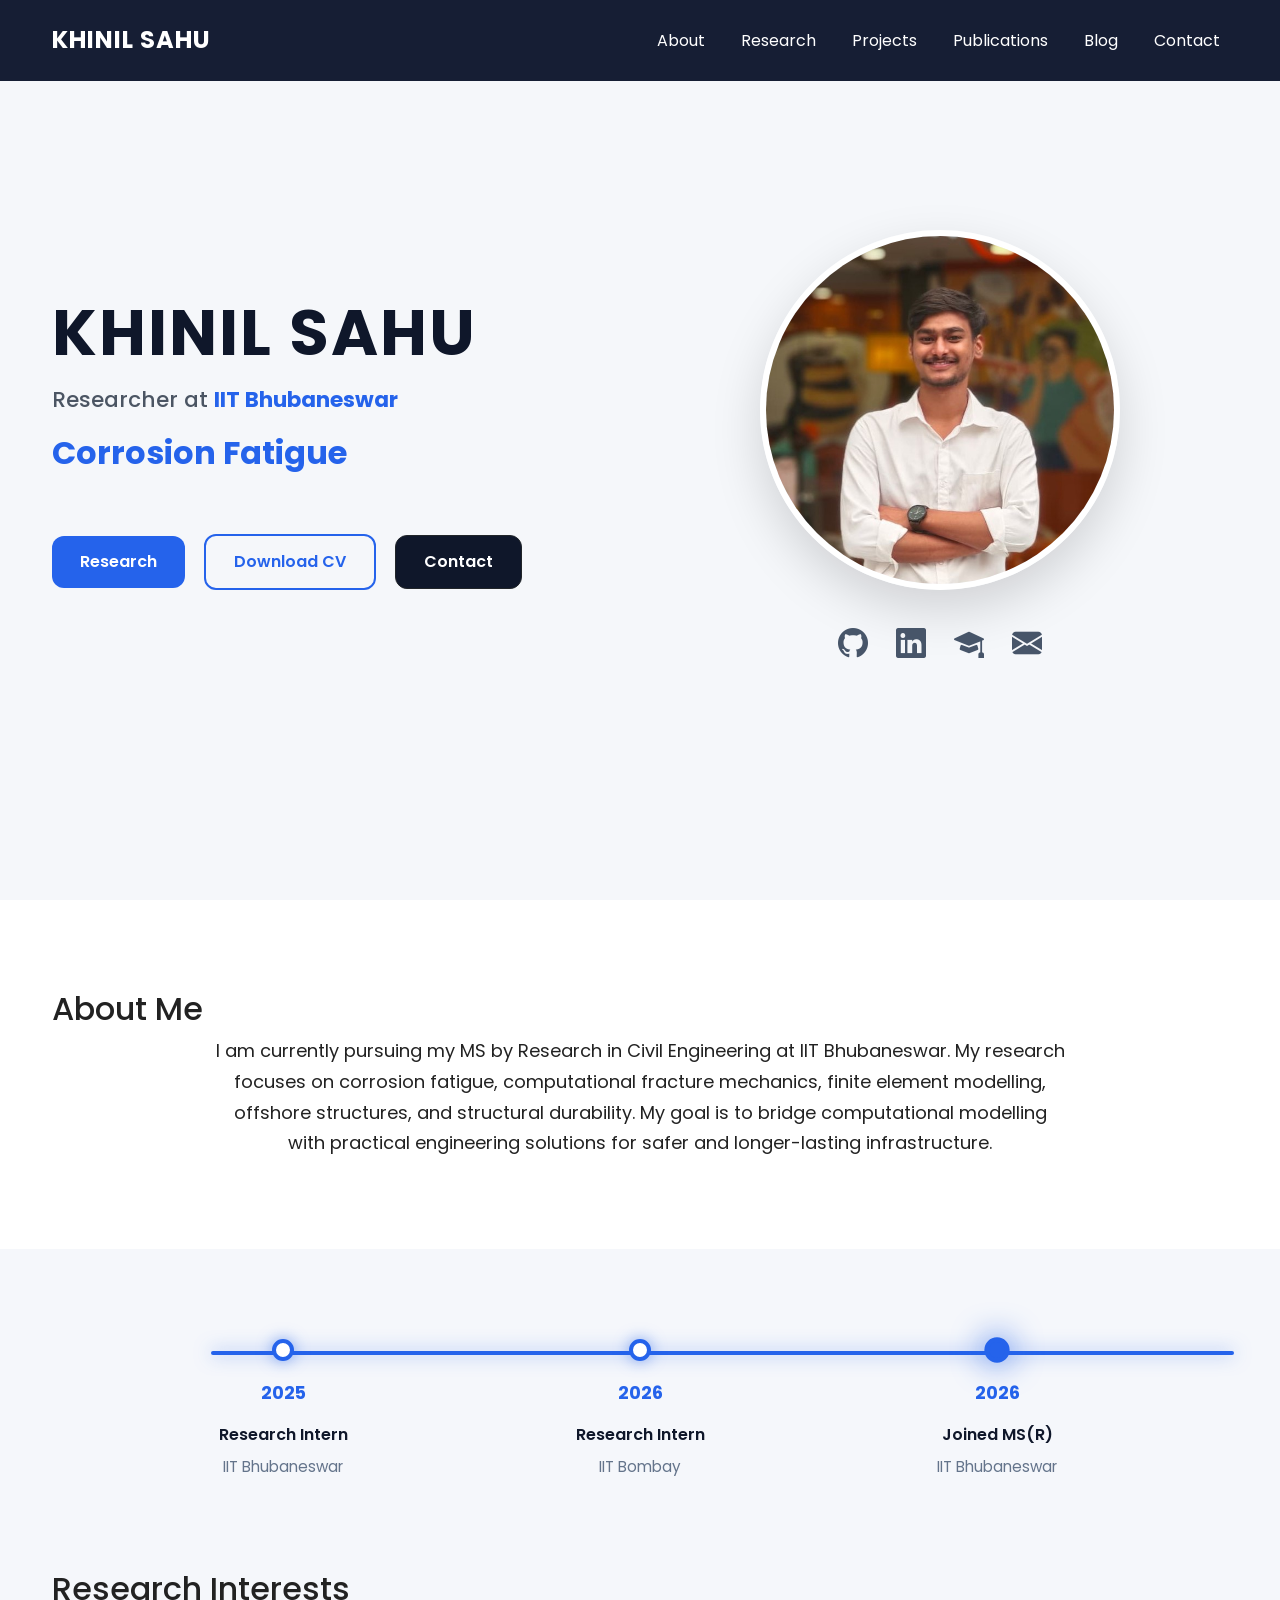
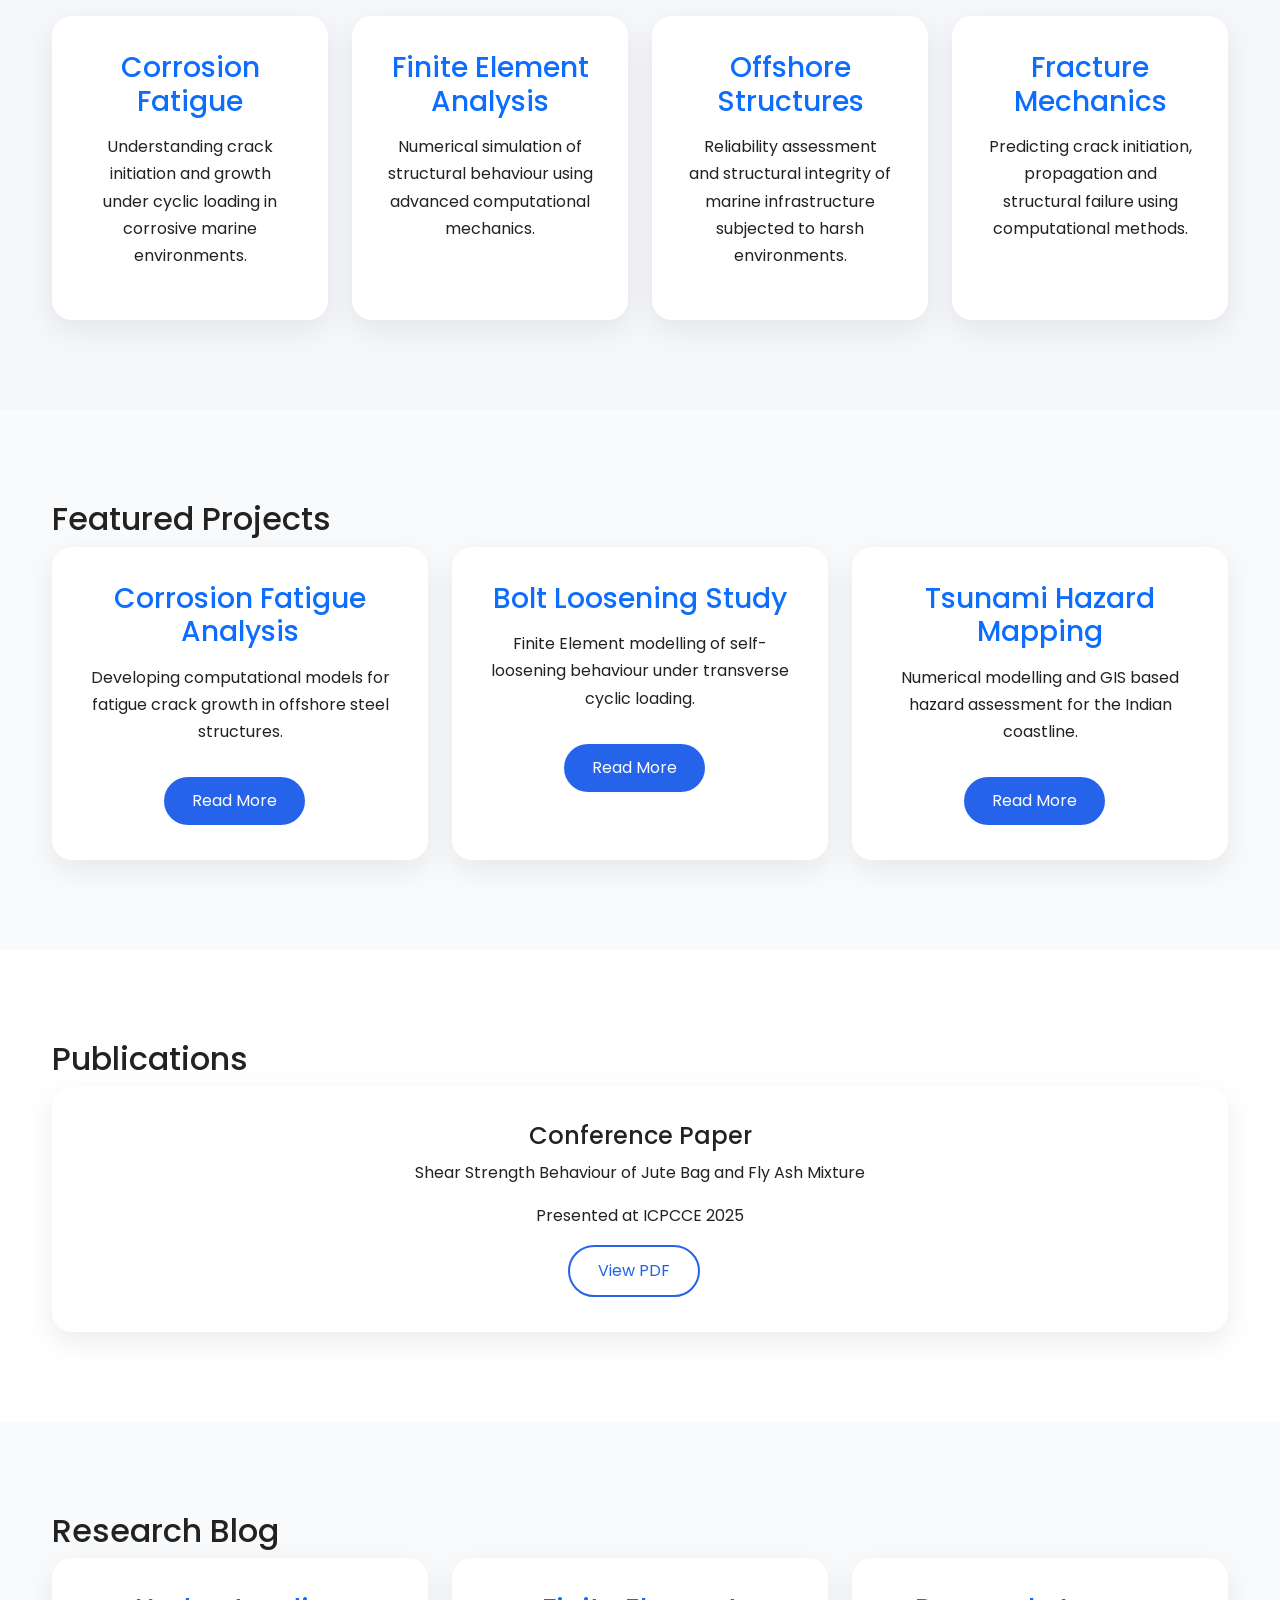
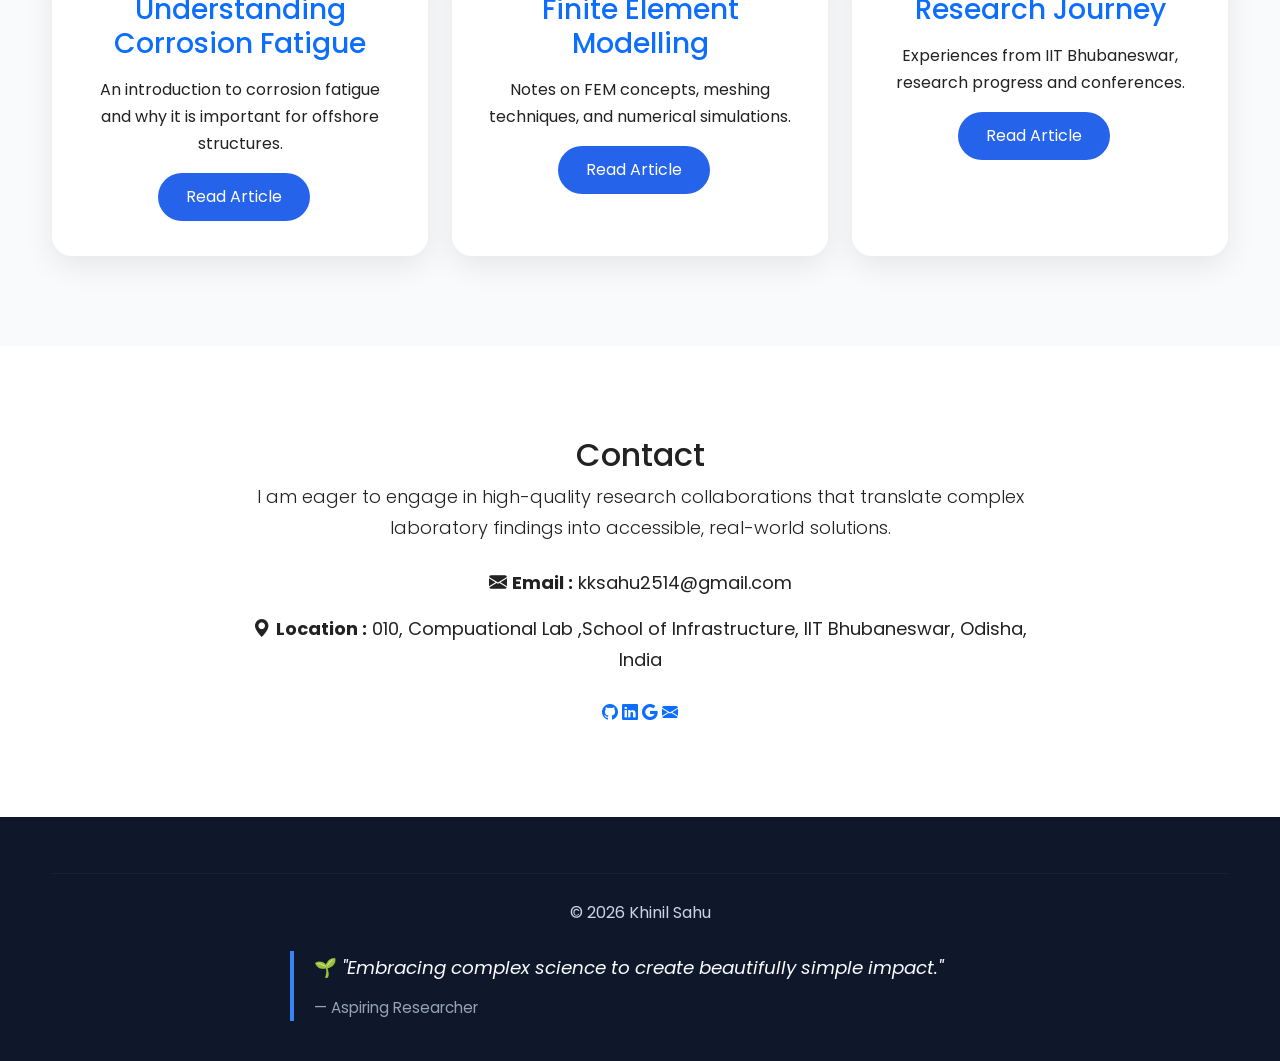
==== index.html @ e697d3c6 "Refactor timeline items for consistency" ====
<!DOCTYPE html>
<html lang="en">

<head>

    <!-- =====================================================
         BASIC SETTINGS
    ====================================================== -->

    <meta charset="UTF-8">
    <meta name="viewport" content="width=device-width, initial-scale=1.0">

    <title>Khinil Sahu | Research Portfolio</title>

    <!-- Bootstrap -->

    <link href="https://cdn.jsdelivr.net/npm/bootstrap@5.3.7/dist/css/bootstrap.min.css" rel="stylesheet">

    <!-- Bootstrap Icons -->

    <link rel="stylesheet"
        href="https://cdn.jsdelivr.net/npm/bootstrap-icons@1.11.3/font/bootstrap-icons.css">

    <!-- Custom CSS -->

    <link rel="stylesheet" href="style.css">

</head>

<body>

<!-- =====================================================
     NAVIGATION BAR
====================================================== -->

<nav class="navbar navbar-expand-lg navbar-dark fixed-top">

    <div class="container">

        <a class="navbar-brand fw-bold" href="#">

            KHINIL SAHU

        </a>

        <button
            class="navbar-toggler"
            type="button"
            data-bs-toggle="collapse"
            data-bs-target="#navbarNav">

            <span class="navbar-toggler-icon"></span>

        </button>

        <div class="collapse navbar-collapse" id="navbarNav">

            <ul class="navbar-nav ms-auto">

                <li class="nav-item">
                    <a class="nav-link" href="#about">About</a>
                </li>

                <li class="nav-item">
                    <a class="nav-link" href="#research">Research</a>
                </li>

                <li class="nav-item">
                    <a class="nav-link" href="#projects">Projects</a>
                </li>

                <li class="nav-item">
                    <a class="nav-link" href="#publications">Publications</a>
                </li>

                <li class="nav-item">
                    <a class="nav-link" href="#blog">Blog</a>
                </li>

                <li class="nav-item">
                    <a class="nav-link" href="#contact">Contact</a>
                </li>

            </ul>

        </div>

    </div>

</nav>

<!-- =====================================================
     HERO SECTION
====================================================== -->

<section class="hero">

<div class="container">

<div class="row align-items-center">

<!-- LEFT -->

<div class="col-lg-6">

<h1 class="hero-name">

KHINIL SAHU

</h1>

<p class="designation">

Researcher at <strong>IIT Bhubaneswar</strong>

</p>

<h2 class="typing"></h2>

<div class="hero-buttons">

<a href="#research" class="btn btn-primary">
Research
</a>

<a href="pdf/CV.pdf" class="btn btn-outline-primary">
Download CV
</a>

<a href="#contact" class="btn btn-dark">
Contact
</a>

</div>

</div>

<!-- RIGHT -->

<div class="col-lg-6 text-center">

<img src="profiles.jpg"
class="hero-photo">

<div class="photo-social">

<a href="#"><i class="bi bi-github"></i></a>

<a href="#"><i class="bi bi-linkedin"></i></a>

<a href="#"><i class="bi bi-mortarboard-fill"></i></a>

<a href="#"><i class="bi bi-envelope-fill"></i></a>

</div>

</div>

</div>

</div>

</section>

<!-- =====================================================
     ABOUT SECTION
====================================================== -->

<section id="about">

<div class="container">

<h2>

About Me

</h2>

<p class="text-center">

I am currently pursuing my MS by Research in Civil Engineering
at IIT Bhubaneswar. My research focuses on corrosion fatigue,
computational fracture mechanics, finite element modelling,
offshore structures, and structural durability.

My goal is to bridge computational modelling with practical
engineering solutions for safer and longer-lasting infrastructure.

</p>

</div>

</section>
<!-- Research Timeline -->

<div class="research-journey">

    <div class="timeline">

        <div class="timeline-item">

            <div class="timeline-dot"></div>

            <div class="timeline-year">2025</div>

            <div class="timeline-title">Research Intern</div>

            <div class="timeline-place">IIT Bhubaneswar</div>

        </div>

        <div class="timeline-item">

            <div class="timeline-dot"></div>

            <div class="timeline-year">2026</div>

            <div class="timeline-title">Research Intern</div>

            <div class="timeline-place">IIT Bombay</div>

        </div>

        <div class="timeline-item">

            <div class="timeline-dot active"></div>

            <div class="timeline-year">2026</div>

            <div class="timeline-title">Joined MS(R)</div>

            <div class="timeline-place">IIT Bhubaneswar</div>

        </div>

    </div>

</div>
<!-- =====================================================
     RESEARCH SECTION
====================================================== -->

<section id="research">

<div class="container">

<h2>

Research Interests

</h2>

<div class="row g-4">

<div class="col-md-6 col-lg-3">

<div class="research-card">

<h3>

Corrosion Fatigue

</h3>

<p>

Understanding crack initiation and growth under cyclic
loading in corrosive marine environments.

</p>

</div>

</div>

<div class="col-md-6 col-lg-3">

<div class="research-card">

<h3>

Finite Element Analysis

</h3>

<p>

Numerical simulation of structural behaviour using
advanced computational mechanics.

</p>

</div>

</div>
    <!-- ==========================
part2
=========================== -->
    <div class="col-md-6 col-lg-3">

<div class="research-card">

<h3>

Offshore Structures

</h3>

<p>

Reliability assessment and structural integrity of
marine infrastructure subjected to harsh environments.

</p>

</div>

</div>



<div class="col-md-6 col-lg-3">

<div class="research-card">

<h3>

Fracture Mechanics

</h3>

<p>

Predicting crack initiation, propagation and structural
failure using computational methods.

</p>

</div>

</div>

</div>

</div>

</section>



<!-- =====================================================
     FEATURED PROJECTS
====================================================== -->

<section id="projects">

<div class="container">

<h2>

Featured Projects

</h2>

<div class="row g-4">

<div class="col-lg-4">

<div class="research-card">

<h3>

Corrosion Fatigue Analysis

</h3>

<p>

Developing computational models for fatigue crack
growth in offshore steel structures.

</p>

<a href="projects/corrosion-fatigue.html"
class="btn btn-primary mt-3">

Read More

</a>

</div>

</div>



<div class="col-lg-4">

<div class="research-card">

<h3>

Bolt Loosening Study

</h3>

<p>

Finite Element modelling of self-loosening behaviour
under transverse cyclic loading.

</p>

<a href="projects/bolt-loosening.html"
class="btn btn-primary mt-3">

Read More

</a>

</div>

</div>



<div class="col-lg-4">

<div class="research-card">

<h3>

Tsunami Hazard Mapping

</h3>

<p>

Numerical modelling and GIS based hazard assessment
for the Indian coastline.

</p>

<a href="projects/tsunami.html"
class="btn btn-primary mt-3">

Read More

</a>

</div>

</div>

</div>

</div>

</section>



<!-- =====================================================
     PUBLICATIONS
====================================================== -->

<section id="publications">

<div class="container">

<h2>

Publications

</h2>

<div class="research-card">

<h4>

Conference Paper

</h4>

<p>

Shear Strength Behaviour of Jute Bag and Fly Ash Mixture

</p>

<p>

Presented at ICPCCE 2025

</p>

<a href="pdf/Paper.pdf"

class="btn btn-outline-primary">

View PDF

</a>

</div>

</div>

</section>



<!-- =====================================================
     BLOG
====================================================== -->

<section id="blog">

<div class="container">

<h2>

Research Blog

</h2>

<div class="row g-4">

<div class="col-lg-4">

<div class="research-card">

<h3>

Understanding Corrosion Fatigue

</h3>

<p>

An introduction to corrosion fatigue and why it is
important for offshore structures.

</p>

<a href="blog/corrosion-fatigue.html"
class="btn btn-primary">

Read Article

</a>

</div>

</div>



<div class="col-lg-4">

<div class="research-card">

<h3>

Finite Element Modelling

</h3>

<p>

Notes on FEM concepts, meshing techniques,
and numerical simulations.

</p>

<a href="blog/fem.html"
class="btn btn-primary">

Read Article

</a>

</div>

</div>



<div class="col-lg-4">

<div class="research-card">

<h3>

Research Journey

</h3>

<p>

Experiences from IIT Bhubaneswar,
research progress and conferences.

</p>

<a href="blog/journey.html"
class="btn btn-primary">

Read Article

</a>

</div>

</div>

</div>

</div>

</section>
    <!-- =====================================================
     CONTACT SECTION
====================================================== -->

<section id="contact">

    <div class="container">

        <h2>Contact</h2>

        <div class="row justify-content-center">

            <div class="col-lg-8 text-center">

                <p class="lead">

                    I am eager to engage in high-quality research collaborations that translate complex laboratory findings into accessible, real-world solutions.

                </p>

                <div class="mt-4">

                    <p>

                        <i class="bi bi-envelope-fill"></i>

                        <strong>Email :</strong>

                        kksahu2514@gmail.com

                    </p>

                    <p>

                        <i class="bi bi-geo-alt-fill"></i>

                        <strong>Location :</strong>

                       010, Compuational Lab ,School of Infrastructure,
                        IIT Bhubaneswar,
                        Odisha, India

                    </p>

                </div>

                <div class="social mt-4">

                    <a href="https://github.com/Khinil" target="_blank">

                        <i class="bi bi-github"></i>

                    </a>

                    <a href="#" target="_blank">

                        <i class="bi bi-linkedin"></i>

                    </a>

                    <a href="#" target="_blank">

                        <i class="bi bi-google"></i>

                    </a>

                    <a href="mailto:your.email@example.com">

                        <i class="bi bi-envelope-fill"></i>

                    </a>

                </div>

            </div>

        </div>

    </div>

</section>



<!-- =====================================================
     FOOTER
====================================================== -->

<footer>

    <div class="container">

        <hr>

        <p class="copyright">
            © 2026 Khinil Sahu
        </p>

        <blockquote class="footer-quote">

            <p>
                🌱 <em>"Embracing complex science to create beautifully simple impact."</em>
            </p>

            <cite>
                — Aspiring Researcher
            </cite>

        </blockquote>

    </div>

</footer>

<!-- =====================================================
     JAVASCRIPT FILES
====================================================== -->

<script src="https://cdn.jsdelivr.net/npm/bootstrap@5.3.7/dist/js/bootstrap.bundle.min.js"></script>

<script src="script.js"></script>

</body>

</html>
---- style.css ----
/* ==========================================================
   GOOGLE FONT
========================================================== */

@import url('https://fonts.googleapis.com/css2?family=Poppins:wght@300;400;500;600;700;800&display=swap');


/* ==========================================================
   GLOBAL SETTINGS
========================================================== */

*{
    margin:0;
    padding:0;
    box-sizing:border-box;
    scroll-behavior:smooth;
}

body{

    font-family:'Poppins',sans-serif;

    background:#f5f7fb;

    color:#222;

    overflow-x:hidden;

    line-height:1.7;

}

a{
    text-decoration:none;
}

section{
    padding:90px 0;
}

.container{
    max-width:1200px;
}


/* ==========================================================
   NAVBAR
========================================================== */

.navbar{

    background:rgba(10,18,42,.95);

    backdrop-filter:blur(10px);

    padding:15px 0;

}

.navbar-brand{

    font-size:1.5rem;

    font-weight:700;

    letter-spacing:1px;

}

.nav-link{

    color:#ffffff !important;

    margin-left:20px;

    transition:.3s;

}

.nav-link:hover{

    color:#ffc107 !important;

}


/* ==========================================================
   HERO SECTION
========================================================== */

.hero-buttons{

    margin-top:45px;

}

.hero-buttons .btn{

    margin-right:15px;

    margin-bottom:15px;

}

.hero-photo{

    width:360px;

    height:360px;

    object-fit:cover;

    border-radius:50%;

    border:8px solid rgba(255,255,255,.15);

    box-shadow:0 25px 60px rgba(0,0,0,.35);

}

.photo-social{

    margin-top:30px;

}

.photo-social a{

    color:white;

    font-size:30px;

    margin:0 15px;

    transition:.3s;

}

.photo-social a:hover{

    color:#FFD54F;

    transform:translateY(-6px);

}
/* ==========================================
   DESIGNATION
========================================== */

.designation{

    font-size:1.35rem;

    color:#4B5563;

    margin:10px 0 15px;

    font-weight:500;

}

.designation strong{

    color:#2563EB;

}

/* ==========================================
   TYPING TEXT
========================================== */

.typing{

    color:#2563EB;

    font-size:2rem;

    font-weight:700;

    min-height:55px;

    margin-bottom:40px;

}
/* ==========================================================
   RESEARCH TAGS
========================================================== */

.research-tags{

    display:flex;

    flex-wrap:wrap;

    gap:12px;

    margin-top:30px;

}

.research-tags span{

    background:rgba(255,255,255,.12);

    border:1px solid rgba(255,255,255,.15);

    border-radius:30px;

    padding:10px 18px;

    font-size:14px;

}


/* ==========================================================
   BUTTONS
========================================================== */

.btn{

    border-radius:30px;

    padding:12px 28px;

    margin-right:12px;

    transition:.3s;

}

.btn:hover{

    transform:translateY(-3px);

}

.hero{

    min-height:100vh;

    display:flex;

    align-items:center;

    background:#F5F7FA;

}

.hero-name{

    font-size:4rem;

    font-weight:700;

    color:#0F172A;

    letter-spacing:2px;

}

.hero-buttons{

    margin-top:45px;

}

.hero-buttons .btn{

    margin-right:15px;

    padding:14px 28px;

    border-radius:12px;

    font-weight:600;

}

.btn-primary{

    background:#2563EB;

    border:none;

}

.btn-outline-primary{

    border:2px solid #2563EB;

    color:#2563EB;

}

.btn-dark{

    background:#0F172A;

}

.hero-photo{

    width:360px;

    height:360px;

    object-fit:cover;

    border-radius:50%;

    border:6px solid white;

    box-shadow:0 20px 50px rgba(0,0,0,.15);

}

.photo-social{

    margin-top:30px;

}

.photo-social a{

    color:#475569;

    font-size:30px;

    margin:0 12px;

    transition:.3s;

}

.photo-social a:hover{

    color:#2563EB;

}

/* ==========================================================
   ABOUT SECTION
========================================================== */

#about{

    background:white;

}

#about p{

    max-width:850px;

    margin:auto;

    text-align:center;

    font-size:18px;

}


/* ==========================================================
   RESEARCH CARDS
========================================================== */

.research-card{

    background:white;

    border-radius:20px;

    padding:35px;

    text-align:center;

    height:100%;

    box-shadow:0 10px 30px rgba(0,0,0,.08);

    transition:.35s;

}

.research-card:hover{

    transform:translateY(-10px);

    box-shadow:0 18px 40px rgba(0,0,0,.15);

}

.research-card h3{

    color:#0d6efd;

    margin-bottom:15px;

}


/* ==========================================================
   PROJECTS
========================================================== */

#projects{

    background:#f8fafc;

}


/* ==========================================================
   PUBLICATIONS
========================================================== */

#publications{

    background:white;

}


/* ==========================================================
   BLOG
========================================================== */

#blog{

    background:#f8fafc;

}


/* ==========================================================
   CONTACT
========================================================== */

#contact{

    background:white;

    text-align:center;

}

#contact p{

    font-size:18px;

}


/* ==========================================================
   FOOTER
========================================================== */

footer{

    background:#0f172a;

    color:white;

    text-align:center;

    padding:30px;

}


/* ==========================================================
   SCROLLBAR
========================================================== */

::-webkit-scrollbar{

    width:8px;

}

::-webkit-scrollbar-thumb{

    background:#2563eb;

    border-radius:20px;

}


/* ==========================================================
   MOBILE RESPONSIVE
========================================================== */

@media(max-width:992px){

.hero{

    text-align:center;

}

.hero h1{

    font-size:2.8rem;

}

.hero-text{

    margin:auto;

}

.research-tags{

    justify-content:center;

}

.hero-photo{

    width:220px;

    height:220px;

    margin-top:50px;

}

.social{

    text-align:center;

}

section{

    padding:70px 0;

}

}

/* ==========================================
   FOOTER
========================================== */

footer{

    background:#0F172A;

    color:#F8FAFC;

    padding:40px 0;

    text-align:center;

}

footer hr{

    border-color:rgba(255,255,255,.15);

    margin-bottom:25px;

}

.copyright{

    color:#CBD5E1;

    font-size:1rem;

    margin-bottom:25px;

}

/* ==========================================
   FOOTER QUOTE
========================================== */

.footer-quote{

    max-width:700px;

    margin:0 auto;

    padding-left:20px;

    border-left:4px solid #3B82F6;

    text-align:left;

}

.footer-quote p{

    font-size:1.15rem;

    color:#F8FAFC;

    margin-bottom:10px;

    line-height:1.8;

}

.footer-quote cite{

    color:#94A3B8;

    font-size:.95rem;

    font-style:normal;

}
/*==========================================
        RESEARCH JOURNEY
==========================================*/

.research-journey{

    margin-top:90px;

}

.research-journey h2{

    text-align:center;

    font-size:2.1rem;

    color:#0F172A;

    margin-bottom:70px;

    font-weight:700;

}

.timeline{

    position:relative;

    display:flex;

    justify-content:space-between;

    align-items:flex-start;

    max-width:1100px;

    margin:auto;

    padding:0 40px;

}

/* Blue glowing line */

.timeline::before{

    content:"";

    position:absolute;

    top:12px;

    left:11%;

    right:-4%;

    height:4px;

    background:#2563EB;

    border-radius:20px;

    box-shadow:0 0 18px rgba(37,99,235,.55);

}

/* Timeline Item */

.timeline-item{

    position:relative;

    width:30%;

    text-align:center;

    z-index:2;

}

/* Bubble */

.timeline-dot{

    width:22px;

    height:22px;

    margin:auto;

    background:#ffffff;

    border:4px solid #2563EB;

    border-radius:50%;

    box-shadow:0 0 15px rgba(37,99,235,.55);

    transition:.35s;

}

/* Last Bubble */

.timeline-dot.active{

    background:#2563EB;

    transform:scale(1.15);

    box-shadow:0 0 28px rgba(37,99,235,.95);

}

/* Hover */

.timeline-item:hover .timeline-dot{

    transform:scale(1.25);

    box-shadow:0 0 30px rgba(37,99,235,.95);

}

.timeline-year{

    margin-top:18px;

    color:#2563EB;

    font-size:1.1rem;

    font-weight:700;

}

.timeline-title{

    margin-top:12px;

    font-weight:600;

    color:#0F172A;

    font-size:1rem;

}

.timeline-place{

    margin-top:6px;

    color:#64748B;

    font-size:.95rem;

}

/* Mobile */

@media(max-width:768px){

.timeline{

    flex-direction:column;

    gap:60px;

}

.timeline::before{

    display:none;

}

.timeline-item{

    width:100%;

}

}
@keyframes pulse{

0%{

box-shadow:0 0 0 rgba(37,99,235,.4);

}

50%{

box-shadow:0 0 25px rgba(37,99,235,.95);

}

100%{

box-shadow:0 0 0 rgba(37,99,235,.4);

}

}

.timeline-dot{

animation:pulse 2.8s infinite;

}
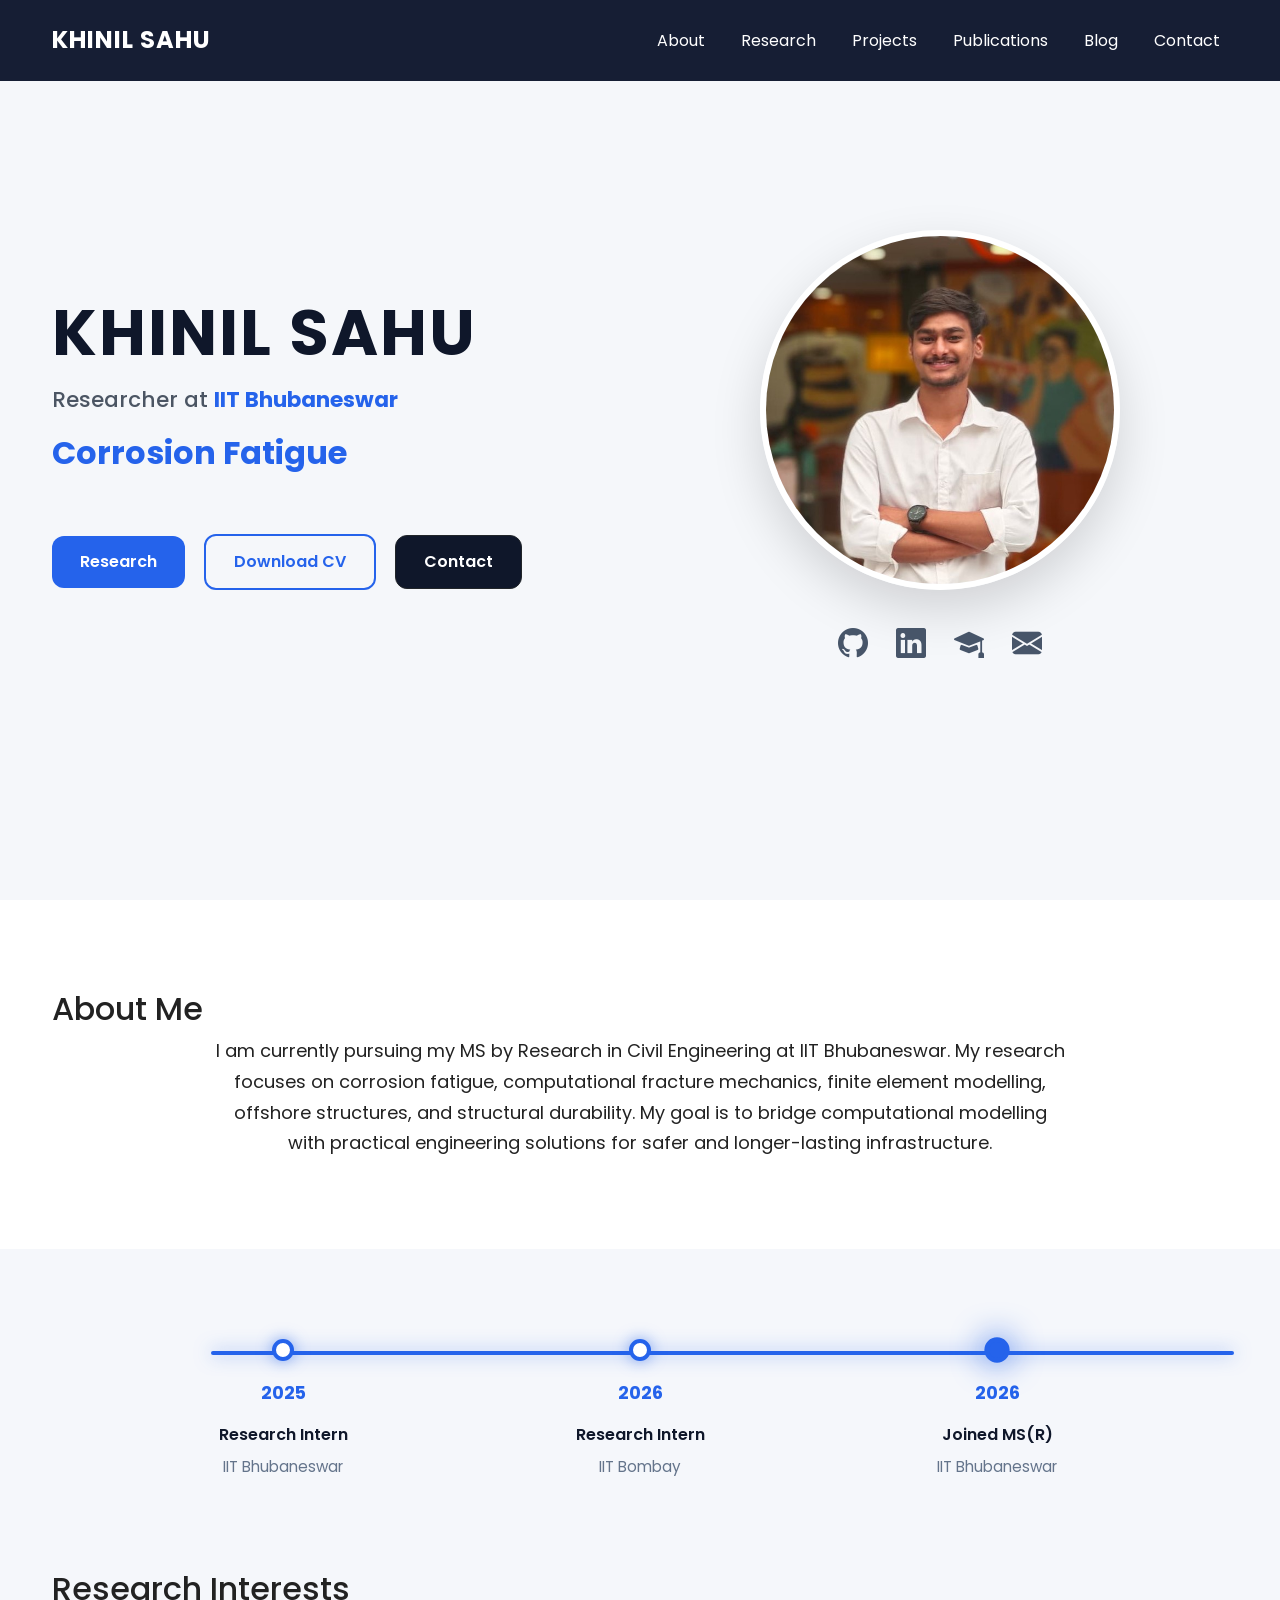
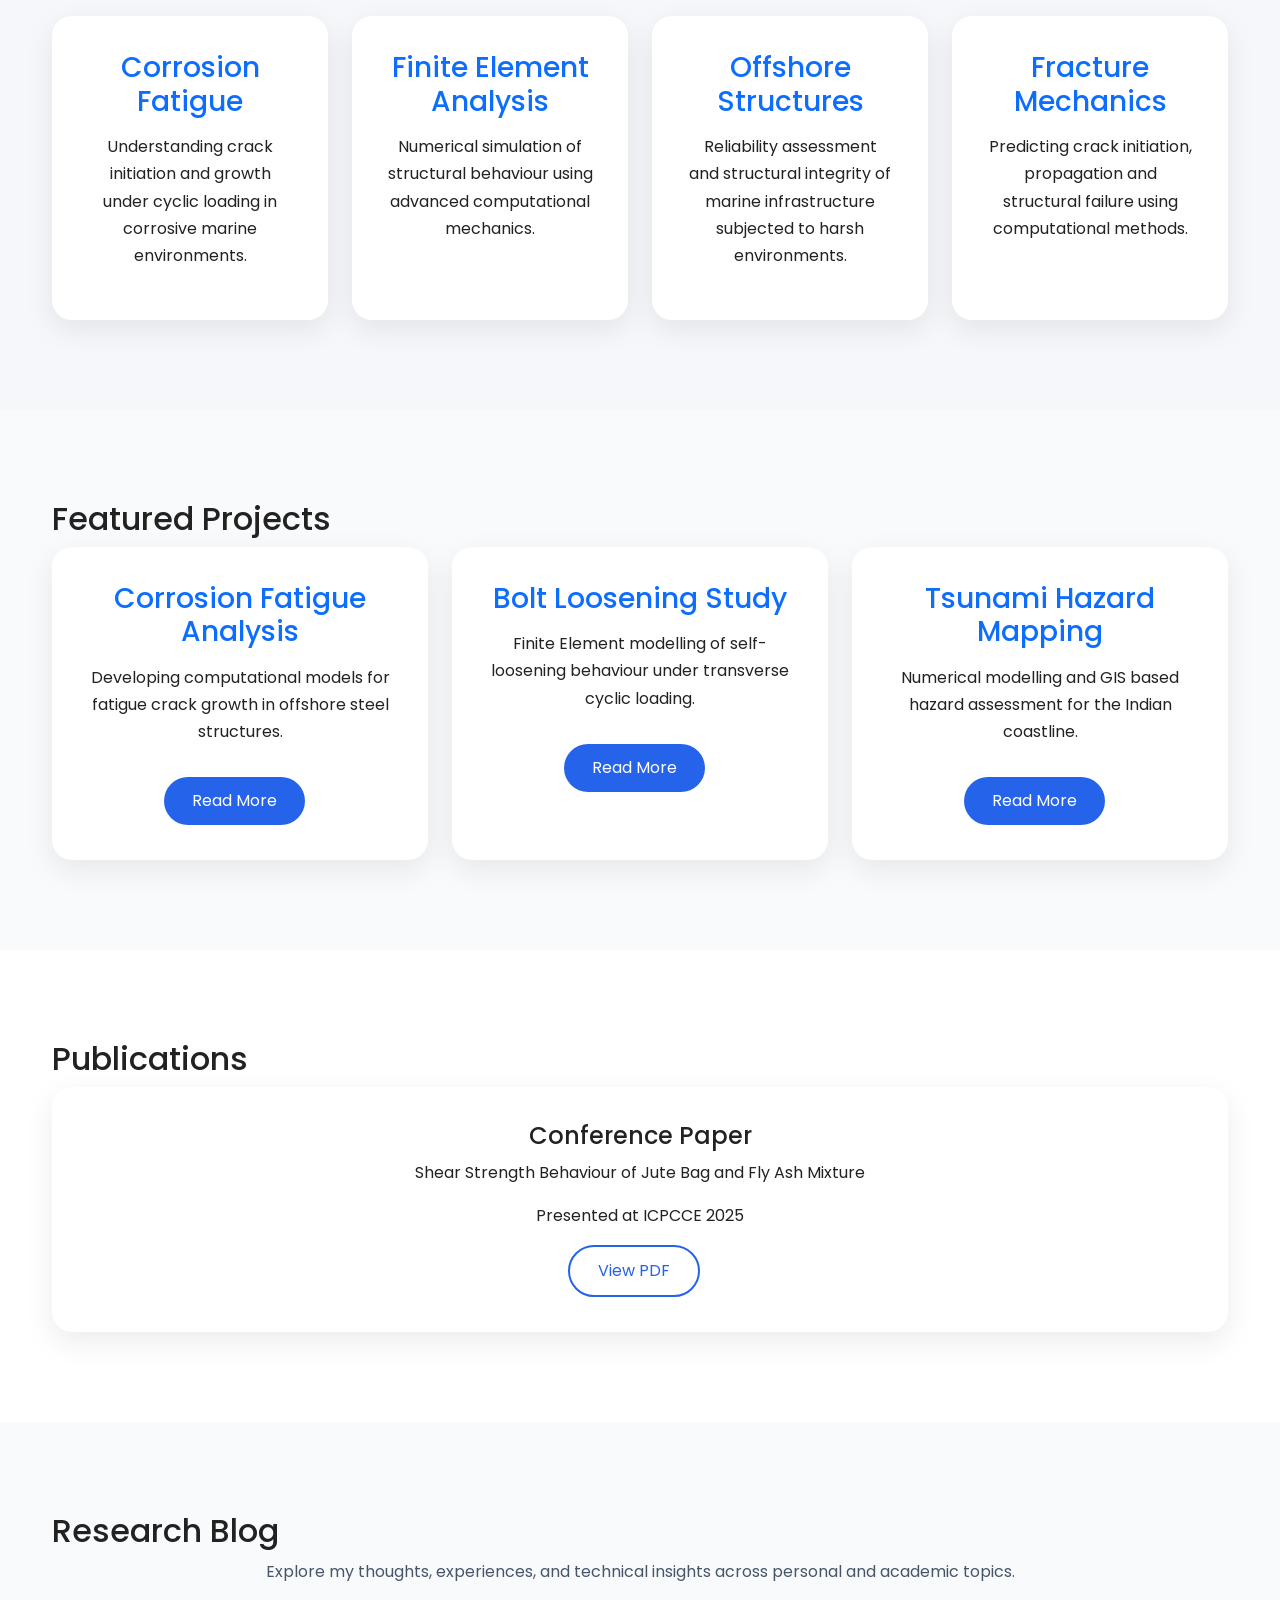
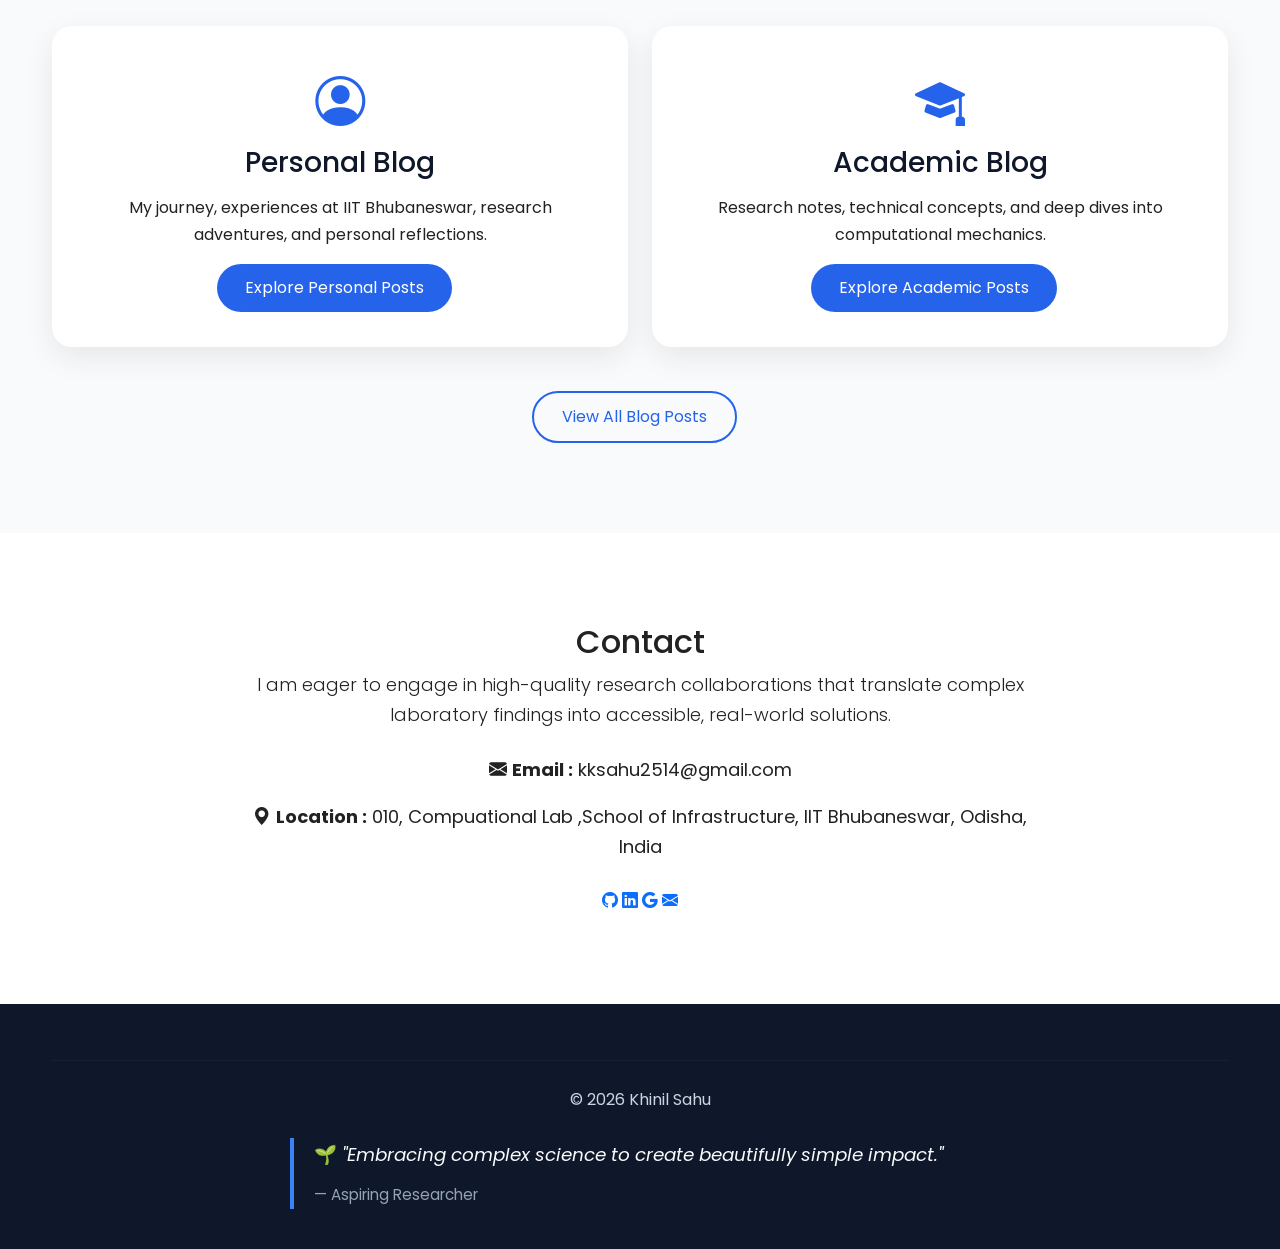
==== commit 8062c652: "Fix: Update Blog navbar link to point to blog/index.html and enhance blog section with direct links" ====
--- a/index.html
+++ b/index.html
@@ -74,7 +74,7 @@
                 </li>
 
                 <li class="nav-item">
-                    <a class="nav-link" href="#blog">Blog</a>
+                    <a class="nav-link" href="blog/index.html">Blog</a>
                 </li>
 
                 <li class="nav-item">
@@ -524,96 +524,60 @@
 
 </h2>
 
-<div class="row g-4">
-
-<div class="col-lg-4">
-
-<div class="research-card">
-
-<h3>
-
-Understanding Corrosion Fatigue
-
-</h3>
-
-<p>
-
-An introduction to corrosion fatigue and why it is
-important for offshore structures.
-
-</p>
-
-<a href="blog/corrosion-fatigue.html"
-class="btn btn-primary">
-
-Read Article
-
-</a>
-
-</div>
-
-</div>
-
-
-
-<div class="col-lg-4">
-
-<div class="research-card">
-
-<h3>
-
-Finite Element Modelling
-
-</h3>
-
-<p>
-
-Notes on FEM concepts, meshing techniques,
-and numerical simulations.
-
-</p>
-
-<a href="blog/fem.html"
-class="btn btn-primary">
-
-Read Article
-
-</a>
-
-</div>
-
-</div>
-
-
-
-<div class="col-lg-4">
-
-<div class="research-card">
-
-<h3>
-
-Research Journey
-
-</h3>
-
-<p>
-
-Experiences from IIT Bhubaneswar,
-research progress and conferences.
-
-</p>
-
-<a href="blog/journey.html"
-class="btn btn-primary">
-
-Read Article
-
-</a>
-
-</div>
-
-</div>
-
+<p class="text-center" style="margin-bottom: 40px; color: #475569;">
+Explore my thoughts, experiences, and technical insights across personal and academic topics.
+</p>
+
+<div class="row g-4 justify-content-center">
+
+<div class="col-lg-6 text-center">
+
+<div class="research-card">
+
+<i class="bi bi-person-circle" style="font-size:50px; color:#2563EB; margin-bottom: 15px;"></i>
+
+<h3 style="color: #0F172A;">Personal Blog</h3>
+
+<p>
+My journey, experiences at IIT Bhubaneswar, research adventures, and personal reflections.
+</p>
+
+<a href="blog/personal/index.html" class="btn btn-primary">
+Explore Personal Posts
+</a>
+
+</div>
+
+</div>
+
+<div class="col-lg-6 text-center">
+
+<div class="research-card">
+
+<i class="bi bi-mortarboard-fill" style="font-size:50px; color:#2563EB; margin-bottom: 15px;"></i>
+
+<h3 style="color: #0F172A;">Academic Blog</h3>
+
+<p>
+Research notes, technical concepts, and deep dives into computational mechanics.
+</p>
+
+<a href="blog/academic/index.html" class="btn btn-primary">
+Explore Academic Posts
+</a>
+
+</div>
+
+</div>
+
+</div>
+
+<div class="row mt-4">
+<div class="col-12 text-center">
+<a href="blog/index.html" class="btn btn-outline-primary" style="margin-top: 20px;">
+View All Blog Posts
+</a>
+</div>
 </div>
 
 </div>
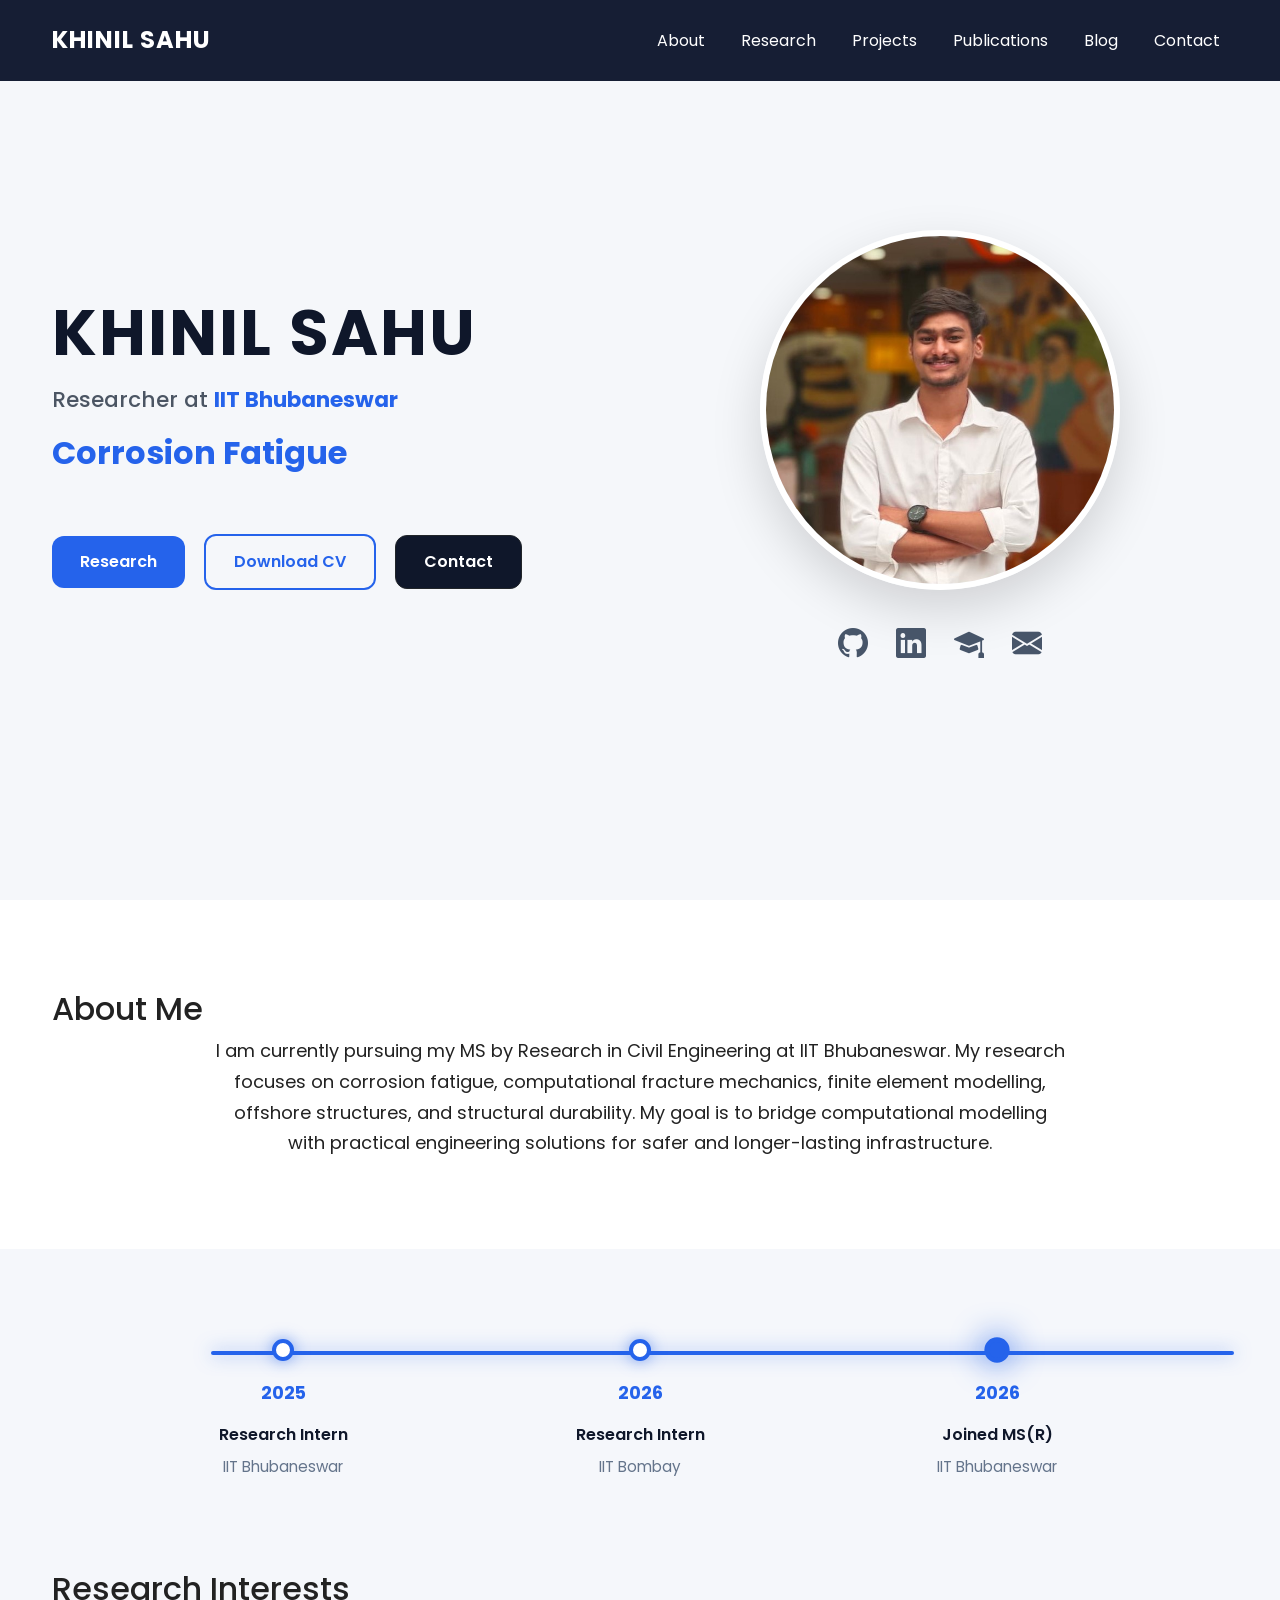
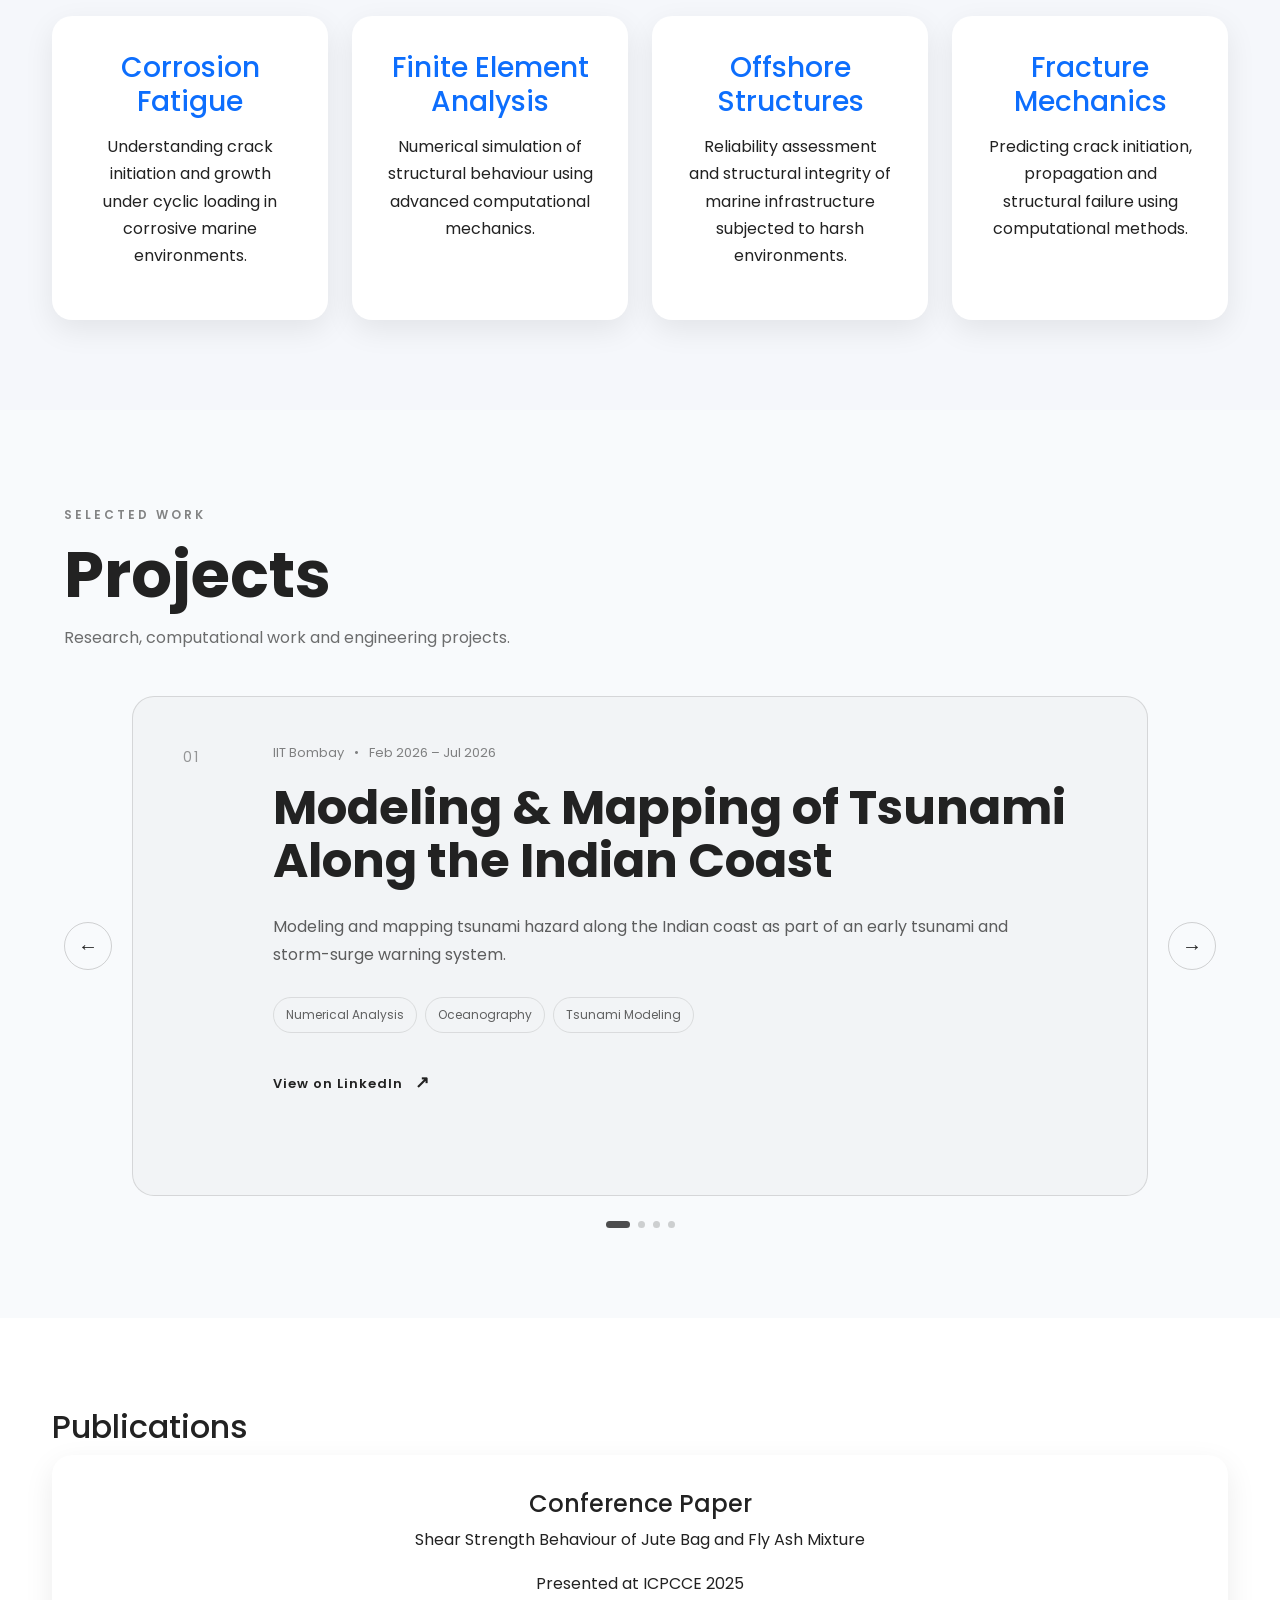
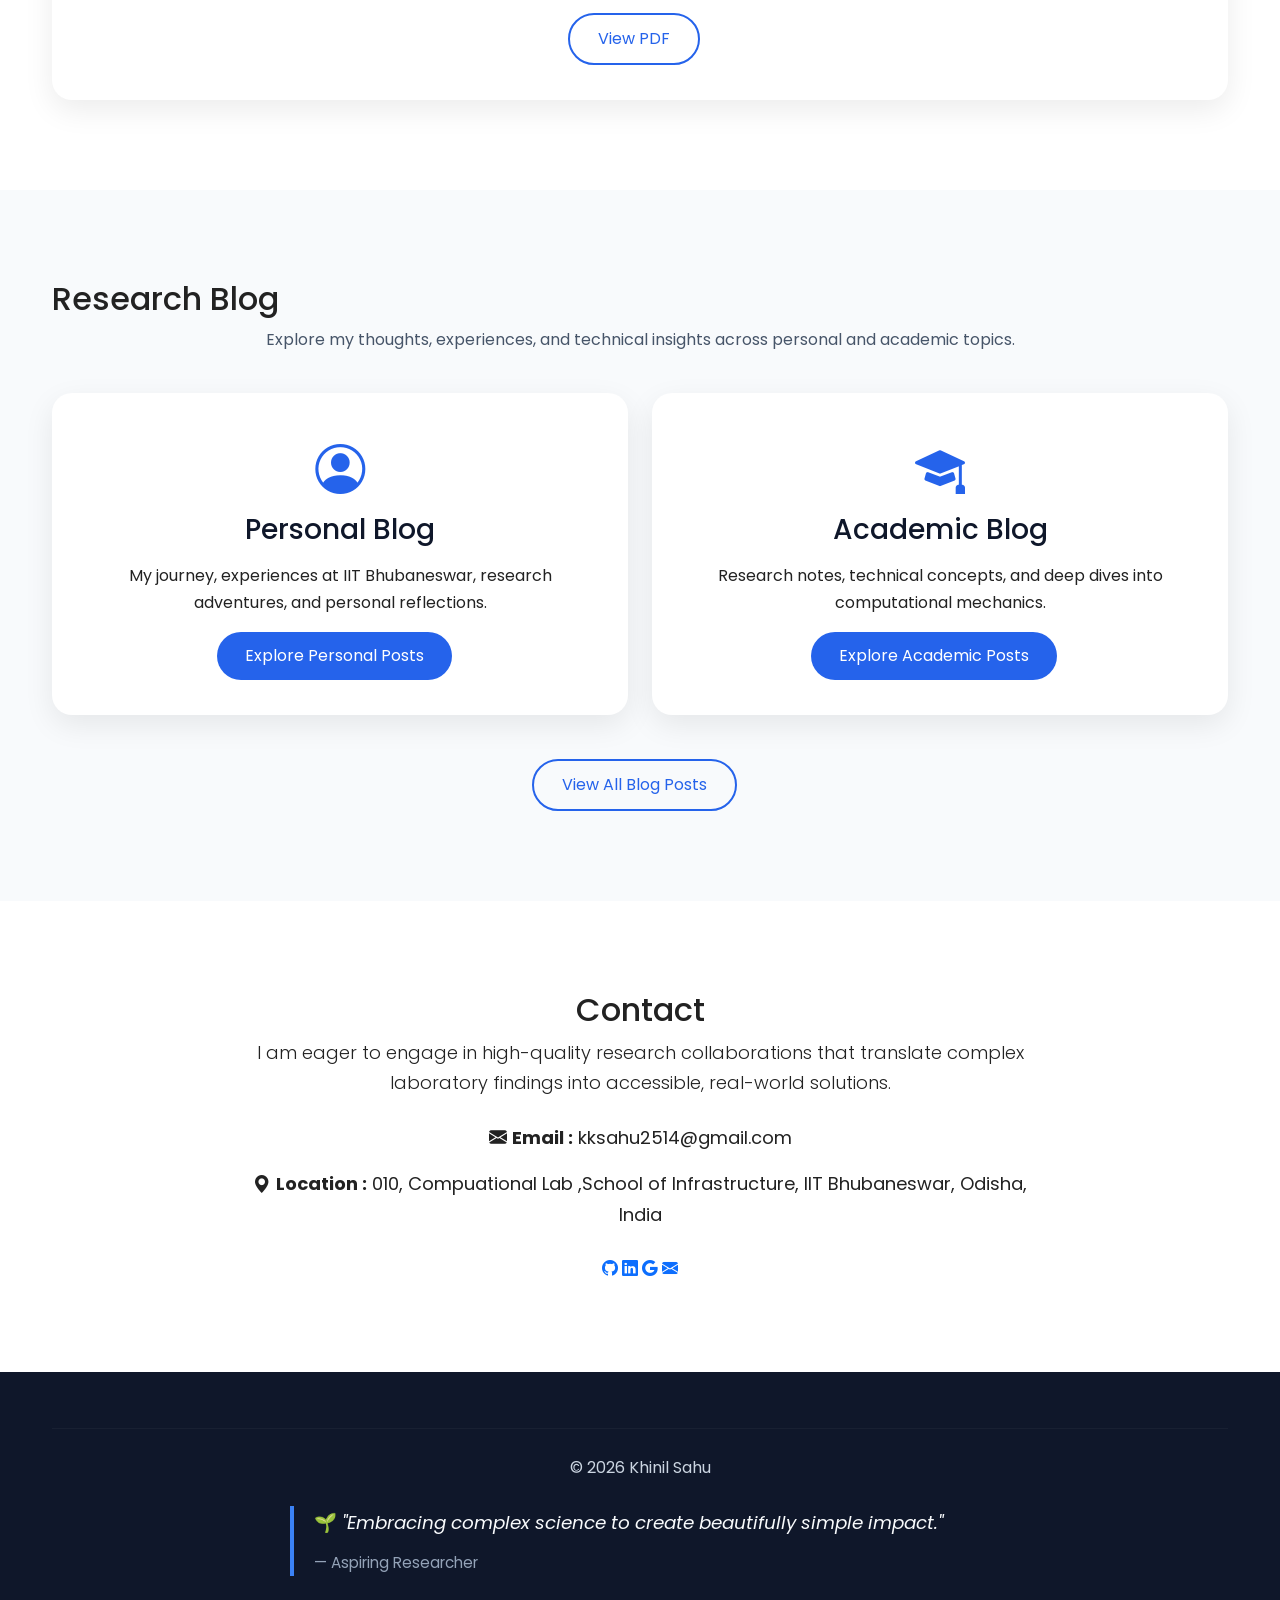
==== commit 9787262a: "Revise projects section with new content and styles Updated the projects section with new project de" ====
--- a/index.html
+++ b/index.html
@@ -348,117 +348,751 @@
 
 
 
-<!-- =====================================================
-     FEATURED PROJECTS
-====================================================== -->
-
-<section id="projects">
-
-<div class="container">
-
-<h2>
-
-Featured Projects
-
-</h2>
-
-<div class="row g-4">
-
-<div class="col-lg-4">
-
-<div class="research-card">
-
-<h3>
-
-Corrosion Fatigue Analysis
-
-</h3>
-
-<p>
-
-Developing computational models for fatigue crack
-growth in offshore steel structures.
-
-</p>
-
-<a href="projects/corrosion-fatigue.html"
-class="btn btn-primary mt-3">
-
-Read More
-
-</a>
-
-</div>
-
-</div>
-
-
-
-<div class="col-lg-4">
-
-<div class="research-card">
-
-<h3>
-
-Bolt Loosening Study
-
-</h3>
-
-<p>
-
-Finite Element modelling of self-loosening behaviour
-under transverse cyclic loading.
-
-</p>
-
-<a href="projects/bolt-loosening.html"
-class="btn btn-primary mt-3">
-
-Read More
-
-</a>
-
-</div>
-
-</div>
-
-
-
-<div class="col-lg-4">
-
-<div class="research-card">
-
-<h3>
-
-Tsunami Hazard Mapping
-
-</h3>
-
-<p>
-
-Numerical modelling and GIS based hazard assessment
-for the Indian coastline.
-
-</p>
-
-<a href="projects/tsunami.html"
-class="btn btn-primary mt-3">
-
-Read More
-
-</a>
-
-</div>
-
-</div>
-
-</div>
-
-</div>
+<!-- =========================
+     PROJECTS SECTION
+========================= -->
+
+<section id="projects" class="projects-section">
+
+    <div class="projects-header">
+        <span class="projects-label">SELECTED WORK</span>
+        <h2>Projects</h2>
+        <p>Research, computational work and engineering projects.</p>
+    </div>
+
+    <div class="projects-carousel-wrapper">
+
+        <button class="project-arrow project-prev" aria-label="Previous project">
+            &#8592;
+        </button>
+
+        <div class="projects-track-container">
+
+            <div class="projects-track" id="projectsTrack">
+
+                <!-- PROJECT 01 -->
+                <a
+                    href="https://www.linkedin.com/in/khinil-sahu-b2193b238/"
+                    target="_blank"
+                    rel="noopener noreferrer"
+                    class="project-card"
+                >
+
+                    <div class="project-number">01</div>
+
+                    <div class="project-content">
+
+                        <div class="project-meta">
+                            IIT Bombay
+                            <span>•</span>
+                            Feb 2026 – Jul 2026
+                        </div>
+
+                        <h3>
+                            Modeling & Mapping of Tsunami
+                            Along the Indian Coast
+                        </h3>
+
+                        <p>
+                            Modeling and mapping tsunami hazard along the
+                            Indian coast as part of an early tsunami and
+                            storm-surge warning system.
+                        </p>
+
+                        <div class="project-tags">
+                            <span>Numerical Analysis</span>
+                            <span>Oceanography</span>
+                            <span>Tsunami Modeling</span>
+                        </div>
+
+                        <div class="project-link">
+                            View on LinkedIn
+                            <span>↗</span>
+                        </div>
+
+                    </div>
+
+                </a>
+
+
+                <!-- PROJECT 02 -->
+                <a
+                    href="https://www.linkedin.com/in/khinil-sahu-b2193b238/"
+                    target="_blank"
+                    rel="noopener noreferrer"
+                    class="project-card"
+                >
+
+                    <div class="project-number">02</div>
+
+                    <div class="project-content">
+
+                        <div class="project-meta">
+                            IIT Bhubaneswar
+                            <span>•</span>
+                            May 2025 – Jul 2025
+                        </div>
+
+                        <h3>
+                            Bolt Loosening Analysis
+                            with FEM
+                        </h3>
+
+                        <p>
+                            Finite element analysis of bolt loosening under
+                            transverse loading with computational
+                            implementation using Julia.
+                        </p>
+
+                        <div class="project-tags">
+                            <span>FEM</span>
+                            <span>Julia</span>
+                            <span>Computational Mechanics</span>
+                        </div>
+
+                        <div class="project-link">
+                            View on LinkedIn
+                            <span>↗</span>
+                        </div>
+
+                    </div>
+
+                </a>
+
+
+                <!-- PROJECT 03 -->
+                <a
+                    href="https://www.linkedin.com/in/khinil-sahu-b2193b238/"
+                    target="_blank"
+                    rel="noopener noreferrer"
+                    class="project-card"
+                >
+
+                    <div class="project-number">03</div>
+
+                    <div class="project-content">
+
+                        <div class="project-meta">
+                            IGIT Sarang
+                            <span>•</span>
+                            Jul 2025 – Dec 2025
+                        </div>
+
+                        <h3>
+                            Interface Shear Strength
+                            between Fly Ash & Jute Geotextile
+                        </h3>
+
+                        <p>
+                            Experimental investigation of fly ash and jute
+                            geotextile using direct shear tests, exploring
+                            sustainable applications in civil engineering.
+                        </p>
+
+                        <div class="project-tags">
+                            <span>Materials Testing</span>
+                            <span>Sustainability</span>
+                            <span>Geotechnical Engineering</span>
+                        </div>
+
+                        <div class="project-link">
+                            View on LinkedIn
+                            <span>↗</span>
+                        </div>
+
+                    </div>
+
+                </a>
+
+
+                <!-- PROJECT 04 -->
+                <a
+                    href="https://www.linkedin.com/in/khinil-sahu-b2193b238/"
+                    target="_blank"
+                    rel="noopener noreferrer"
+                    class="project-card"
+                >
+
+                    <div class="project-number">04</div>
+
+                    <div class="project-content">
+
+                        <div class="project-meta">
+                            IGIT Sarang
+                        </div>
+
+                        <h3>
+                            Floating Cities:
+                            A Sustainable Solution for
+                            Future Urban Challenges
+                        </h3>
+
+                        <p>
+                            A functional scale model exploring floating
+                            urban infrastructure, sustainability, modular
+                            construction and resilience to coastal challenges.
+                        </p>
+
+                        <div class="project-tags">
+                            <span>Sustainable Design</span>
+                            <span>Structural Engineering</span>
+                            <span>Urban Planning</span>
+                        </div>
+
+                        <div class="project-link">
+                            View on LinkedIn
+                            <span>↗</span>
+                        </div>
+
+                    </div>
+
+                </a>
+
+            </div>
+
+        </div>
+
+        <button class="project-arrow project-next" aria-label="Next project">
+            &#8594;
+        </button>
+
+    </div>
+
+
+    <!-- SLIDE INDICATOR -->
+    <div class="projects-indicator">
+
+        <span class="project-dot active"></span>
+        <span class="project-dot"></span>
+        <span class="project-dot"></span>
+        <span class="project-dot"></span>
+
+    </div>
 
 </section>
 
 
+<!-- =========================
+     PROJECTS STYLE
+========================= -->
+
+<style>
+
+.projects-section {
+    width: 100%;
+    padding: 90px 5%;
+    overflow: hidden;
+}
+
+.projects-header {
+    max-width: 850px;
+    margin-bottom: 45px;
+}
+
+.projects-label {
+    font-size: 12px;
+    letter-spacing: 3px;
+    opacity: 0.55;
+    font-weight: 600;
+}
+
+.projects-header h2 {
+    margin: 10px 0;
+    font-size: clamp(36px, 5vw, 64px);
+    font-weight: 700;
+}
+
+.projects-header p {
+    margin: 0;
+    opacity: 0.65;
+    font-size: 16px;
+}
+
+
+/* CAROUSEL */
+
+.projects-carousel-wrapper {
+    display: flex;
+    align-items: center;
+    gap: 20px;
+    width: 100%;
+}
+
+.projects-track-container {
+    width: 100%;
+    overflow: hidden;
+    cursor: grab;
+}
+
+.projects-track-container:active {
+    cursor: grabbing;
+}
+
+.projects-track {
+    display: flex;
+    transition: transform 0.55s cubic-bezier(.22,.61,.36,1);
+    will-change: transform;
+}
+
+
+/* CARD */
+
+.project-card {
+    flex: 0 0 100%;
+    width: 100%;
+    min-height: 430px;
+
+    padding: 45px 50px;
+
+    display: flex;
+    gap: 45px;
+
+    text-decoration: none;
+    color: inherit;
+
+    border: 1px solid rgba(128,128,128,0.25);
+    border-radius: 22px;
+
+    background: rgba(128,128,128,0.05);
+
+    transition:
+        transform 0.3s ease,
+        border-color 0.3s ease,
+        background 0.3s ease;
+}
+
+.project-card:hover {
+    transform: translateY(-4px);
+    border-color: rgba(128,128,128,0.55);
+    background: rgba(128,128,128,0.08);
+}
+
+
+/* NUMBER */
+
+.project-number {
+    font-size: 14px;
+    letter-spacing: 2px;
+    opacity: 0.45;
+    min-width: 45px;
+    padding-top: 4px;
+}
+
+
+/* CONTENT */
+
+.project-content {
+    max-width: 850px;
+}
+
+.project-meta {
+    font-size: 13px;
+    opacity: 0.55;
+    margin-bottom: 18px;
+}
+
+.project-meta span {
+    margin: 0 7px;
+}
+
+.project-card h3 {
+    font-size: clamp(28px, 4vw, 48px);
+    line-height: 1.1;
+    margin: 0 0 25px;
+    font-weight: 650;
+}
+
+.project-card p {
+    font-size: 16px;
+    line-height: 1.75;
+    opacity: 0.72;
+    max-width: 750px;
+    margin-bottom: 28px;
+}
+
+
+/* TAGS */
+
+.project-tags {
+    display: flex;
+    flex-wrap: wrap;
+    gap: 8px;
+}
+
+.project-tags span {
+    font-size: 12px;
+    padding: 7px 12px;
+    border: 1px solid rgba(128,128,128,0.3);
+    border-radius: 50px;
+    opacity: 0.7;
+}
+
+
+/* LINK */
+
+.project-link {
+    margin-top: 35px;
+    font-size: 13px;
+    letter-spacing: 1px;
+    font-weight: 600;
+}
+
+.project-link span {
+    margin-left: 8px;
+    font-size: 17px;
+}
+
+
+/* ARROWS */
+
+.project-arrow {
+    flex: 0 0 auto;
+
+    width: 48px;
+    height: 48px;
+
+    border-radius: 50%;
+
+    border: 1px solid rgba(128,128,128,0.35);
+
+    background: transparent;
+
+    color: inherit;
+
+    font-size: 20px;
+
+    cursor: pointer;
+
+    transition: 0.25s ease;
+}
+
+.project-arrow:hover {
+    transform: scale(1.08);
+    background: rgba(128,128,128,0.1);
+}
+
+
+/* DOTS */
+
+.projects-indicator {
+    display: flex;
+    justify-content: center;
+    gap: 8px;
+    margin-top: 25px;
+}
+
+.project-dot {
+    width: 7px;
+    height: 7px;
+    border-radius: 50%;
+    background: currentColor;
+    opacity: 0.2;
+    transition: 0.3s ease;
+}
+
+.project-dot.active {
+    width: 24px;
+    border-radius: 10px;
+    opacity: 0.8;
+}
+
+
+/* MOBILE */
+
+@media (max-width: 768px) {
+
+    .projects-section {
+        padding: 65px 20px;
+    }
+
+    .projects-header {
+        margin-bottom: 30px;
+    }
+
+    .projects-carousel-wrapper {
+        gap: 0;
+    }
+
+    .project-arrow {
+        display: none;
+    }
+
+    .project-card {
+        min-height: 500px;
+
+        padding: 30px 25px;
+
+        display: block;
+
+        border-radius: 18px;
+    }
+
+    .project-number {
+        margin-bottom: 25px;
+    }
+
+    .project-card h3 {
+        font-size: 30px;
+        line-height: 1.12;
+    }
+
+    .project-card p {
+        font-size: 15px;
+        line-height: 1.7;
+    }
+
+    .project-link {
+        margin-top: 30px;
+    }
+
+}
+
+</style>
+
+
+<!-- =========================
+     PROJECTS JAVASCRIPT
+========================= -->
+
+<script>
+
+(function () {
+
+    const track = document.getElementById("projectsTrack");
+    const container = document.querySelector(".projects-track-container");
+
+    const nextButton = document.querySelector(".project-next");
+    const prevButton = document.querySelector(".project-prev");
+
+    const dots = document.querySelectorAll(".project-dot");
+
+    const totalProjects = 4;
+
+    let currentProject = 0;
+
+    let startX = 0;
+    let currentX = 0;
+    let isDragging = false;
+
+
+    /* UPDATE SLIDE */
+
+    function updateProject() {
+
+        track.style.transform =
+            "translateX(-" + (currentProject * 100) + "%)";
+
+        dots.forEach(function (dot, index) {
+
+            dot.classList.toggle(
+                "active",
+                index === currentProject
+            );
+
+        });
+
+    }
+
+
+    /* NEXT */
+
+    function nextProject() {
+
+        if (currentProject < totalProjects - 1) {
+
+            currentProject++;
+
+        } else {
+
+            currentProject = 0;
+
+        }
+
+        updateProject();
+
+    }
+
+
+    /* PREVIOUS */
+
+    function previousProject() {
+
+        if (currentProject > 0) {
+
+            currentProject--;
+
+        } else {
+
+            currentProject = totalProjects - 1;
+
+        }
+
+        updateProject();
+
+    }
+
+
+    /* BUTTONS */
+
+    nextButton.addEventListener(
+        "click",
+        nextProject
+    );
+
+    prevButton.addEventListener(
+        "click",
+        previousProject
+    );
+
+
+    /* KEYBOARD */
+
+    document.addEventListener(
+        "keydown",
+        function (event) {
+
+            if (event.key === "ArrowRight") {
+
+                nextProject();
+
+            }
+
+            if (event.key === "ArrowLeft") {
+
+                previousProject();
+
+            }
+
+        }
+    );
+
+
+    /* TOUCH START */
+
+    container.addEventListener(
+        "touchstart",
+        function (event) {
+
+            startX = event.touches[0].clientX;
+
+        },
+        { passive: true }
+    );
+
+
+    /* TOUCH END */
+
+    container.addEventListener(
+        "touchend",
+        function (event) {
+
+            currentX =
+                event.changedTouches[0].clientX;
+
+            const difference =
+                startX - currentX;
+
+
+            if (Math.abs(difference) > 50) {
+
+                if (difference > 0) {
+
+                    nextProject();
+
+                } else {
+
+                    previousProject();
+
+                }
+
+            }
+
+        },
+        { passive: true }
+    );
+
+
+    /* MOUSE DRAG */
+
+    container.addEventListener(
+        "mousedown",
+        function (event) {
+
+            isDragging = true;
+
+            startX = event.clientX;
+
+        }
+    );
+
+
+    container.addEventListener(
+        "mouseup",
+        function (event) {
+
+            if (!isDragging) return;
+
+            isDragging = false;
+
+            currentX = event.clientX;
+
+            const difference =
+                startX - currentX;
+
+
+            if (Math.abs(difference) > 60) {
+
+                if (difference > 0) {
+
+                    nextProject();
+
+                } else {
+
+                    previousProject();
+
+                }
+
+            }
+
+        }
+    );
+
+
+    container.addEventListener(
+        "mouseleave",
+        function () {
+
+            isDragging = false;
+
+        }
+    );
+
+
+    /* DOT CLICK */
+
+    dots.forEach(function (dot, index) {
+
+        dot.addEventListener(
+            "click",
+            function () {
+
+                currentProject = index;
+
+                updateProject();
+
+            }
+        );
+
+    });
+
+
+    /* INITIAL STATE */
+
+    updateProject();
+
+})();
+
+</script>
 
 <!-- =====================================================
      PUBLICATIONS
--- a/style.css
+++ b/style.css
@@ -826,3 +826,17 @@
 animation:pulse 2.8s infinite;
 
 }
+.quote-note {
+    margin: 5px 0 30px;
+    padding: 5px 0 5px 18px;
+
+    border-left: 3px solid #777;
+
+    color: #aaa;
+
+    font-family: Georgia, serif;
+    font-size: 17px;
+    font-style: italic;
+
+    line-height: 1.6;
+}
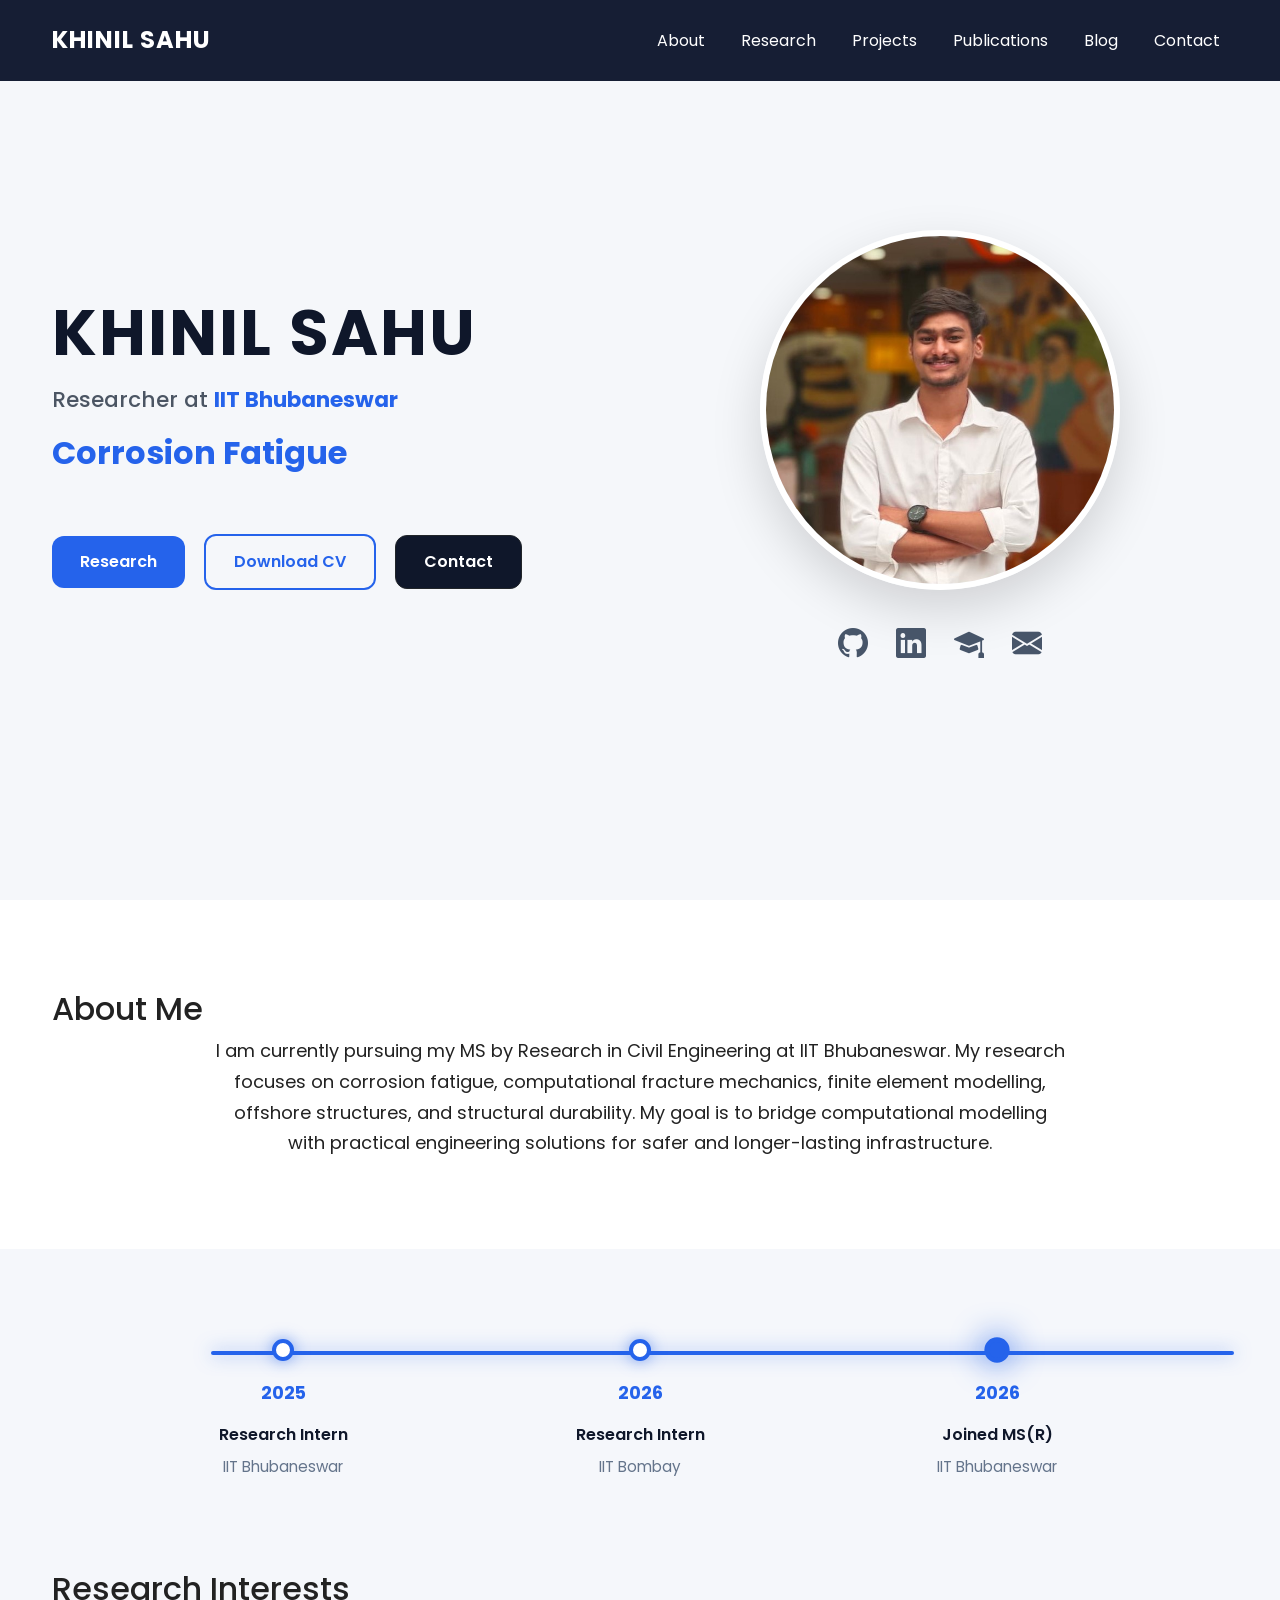
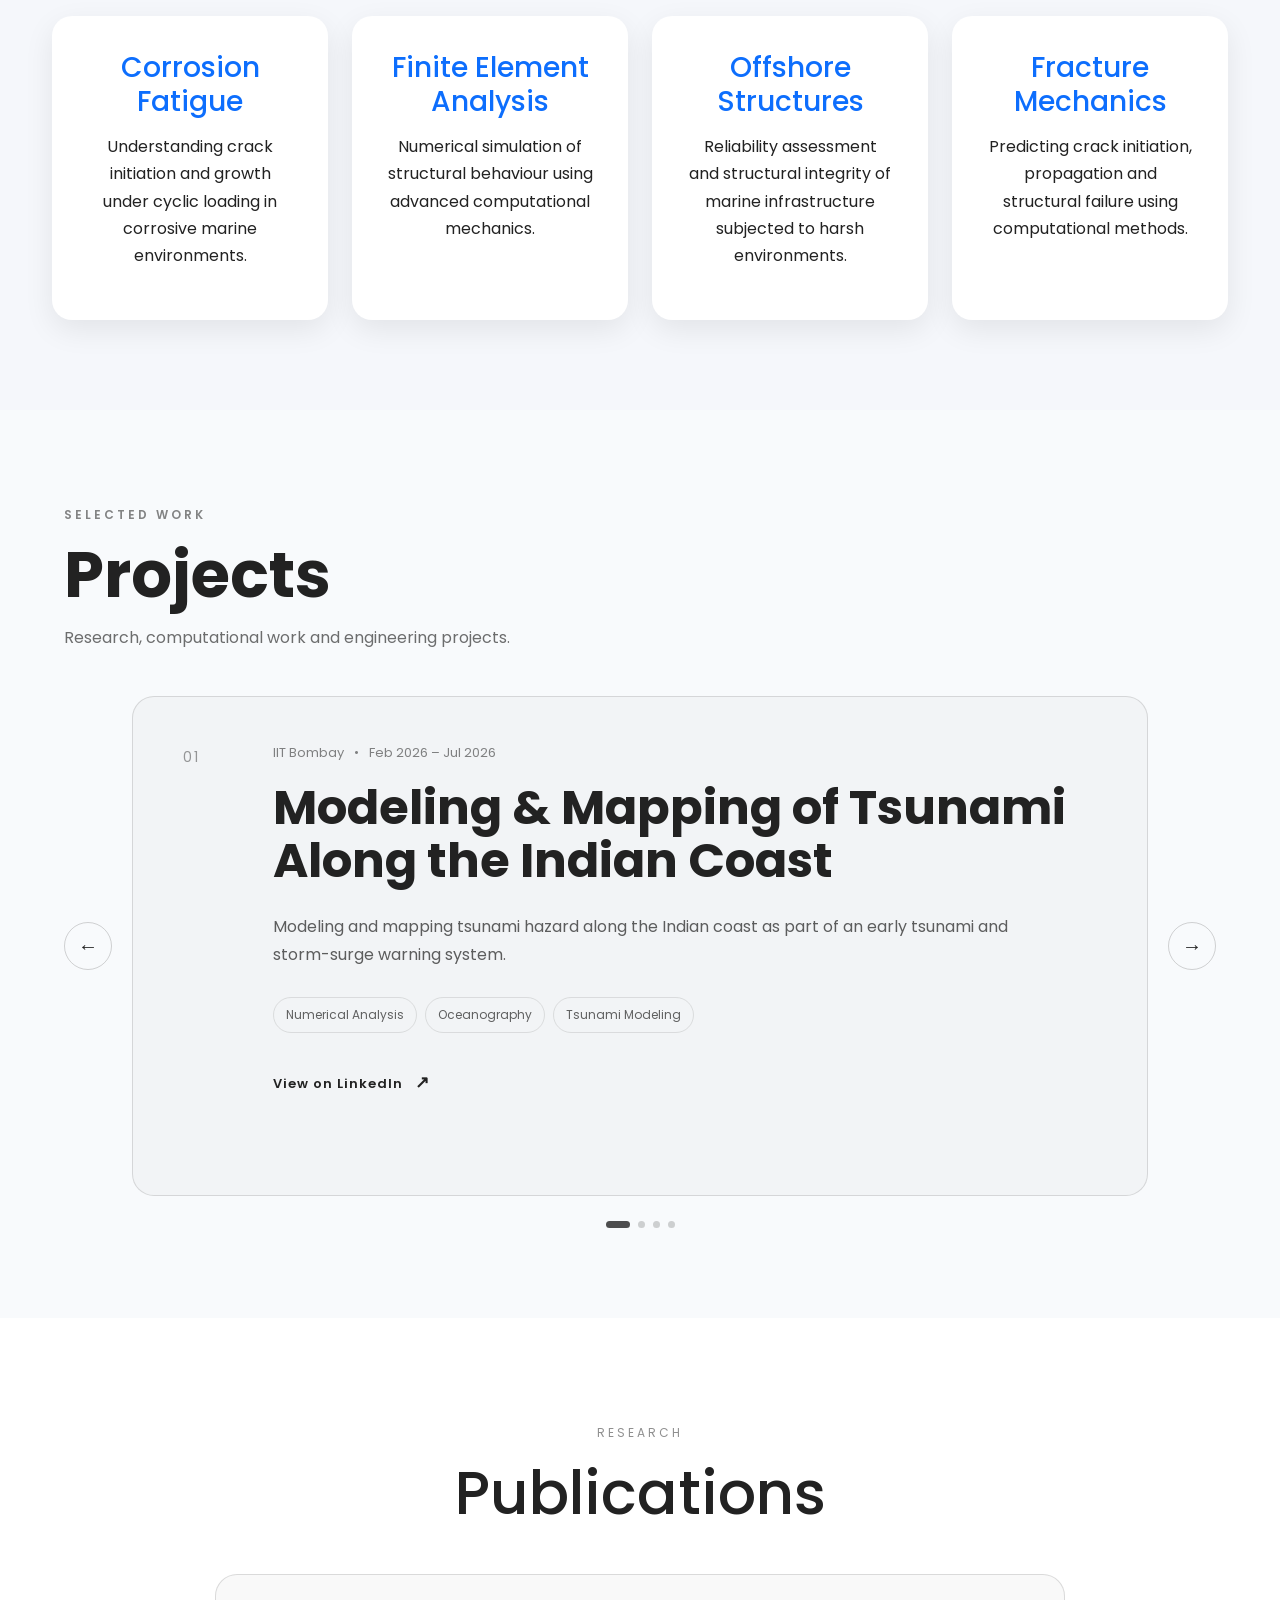
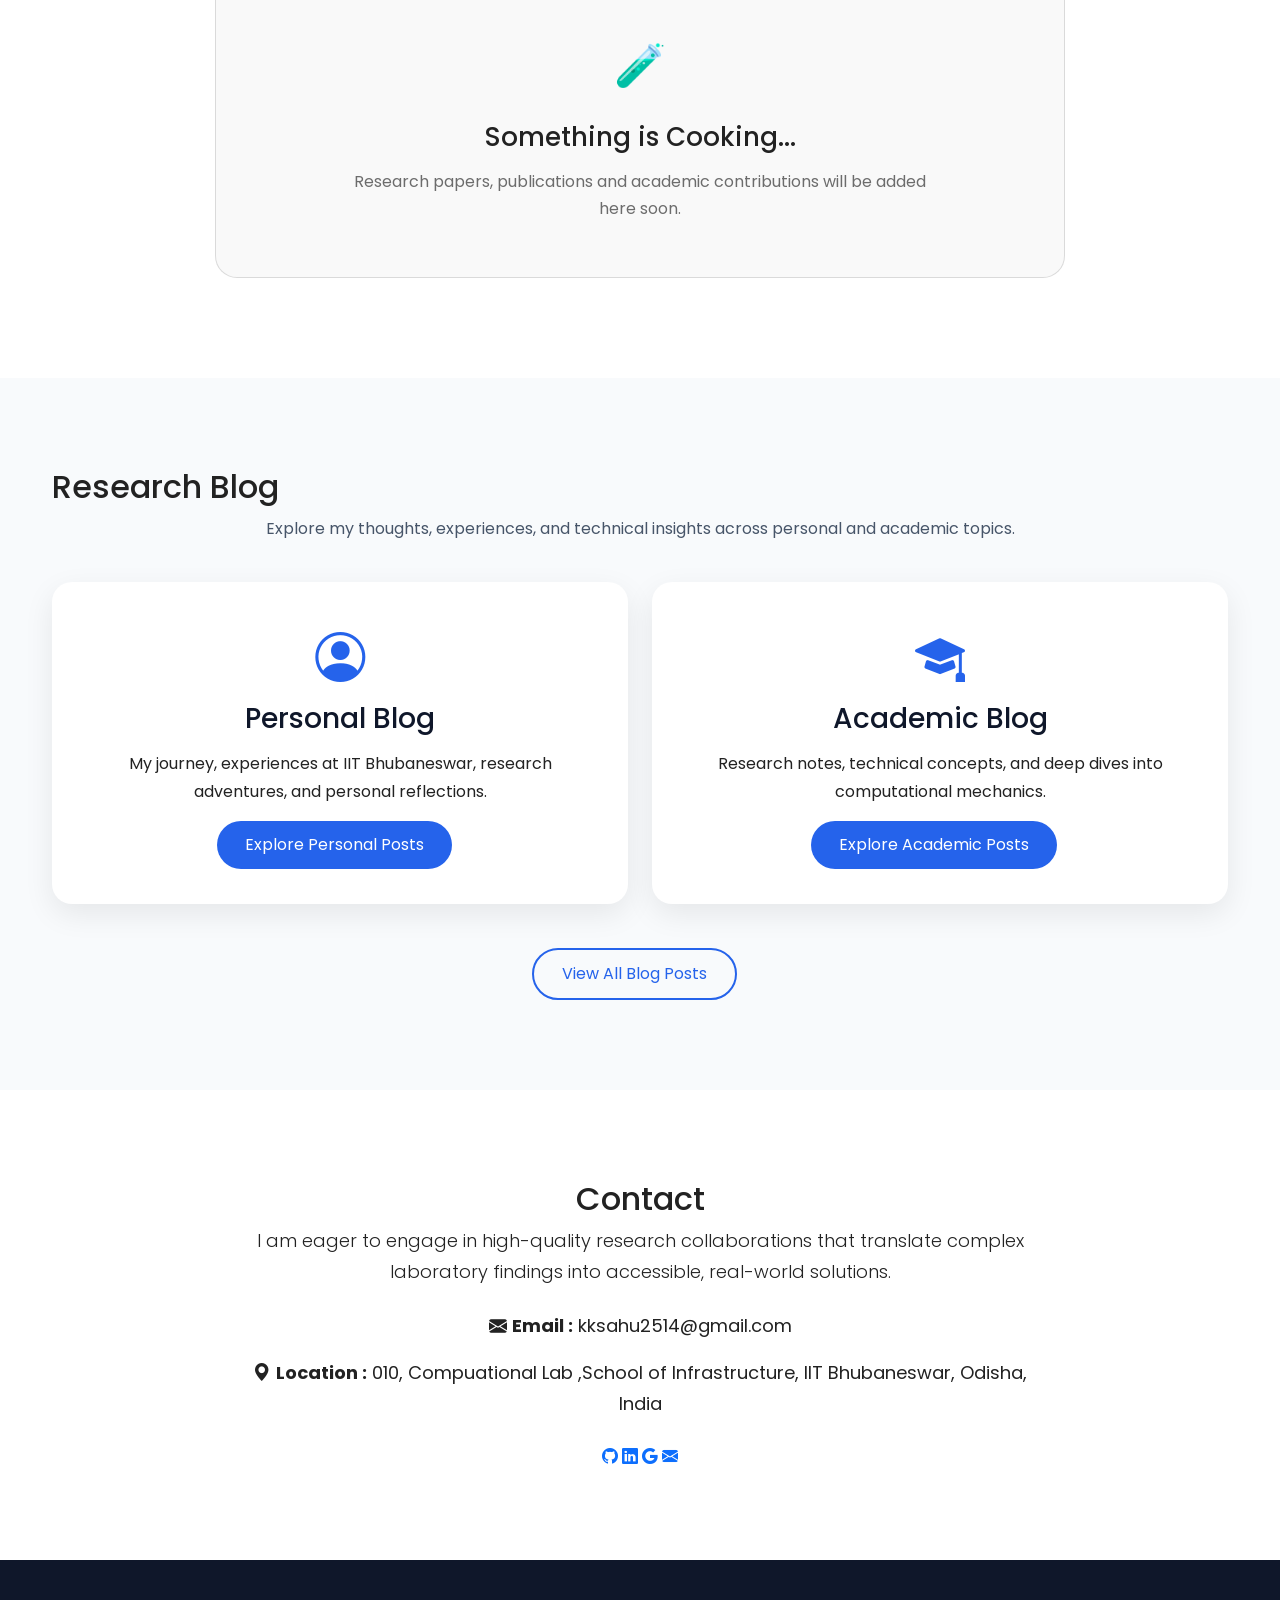
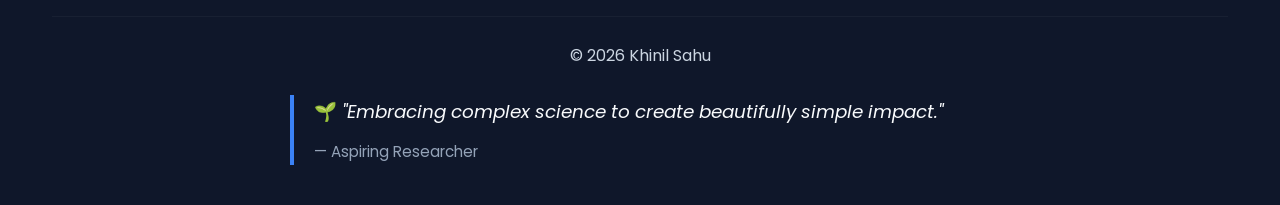
==== commit d21b893b: "Update index.html" ====
--- a/index.html
+++ b/index.html
@@ -372,7 +372,7 @@
 
                 <!-- PROJECT 01 -->
                 <a
-                    href="https://www.linkedin.com/in/khinil-sahu-b2193b238/"
+                    href="href="https://www.linkedin.com/in/khinil-sahu-b2193b238/details/projects/""
                     target="_blank"
                     rel="noopener noreferrer"
                     class="project-card"
@@ -417,7 +417,7 @@
 
                 <!-- PROJECT 02 -->
                 <a
-                    href="https://www.linkedin.com/in/khinil-sahu-b2193b238/"
+                    href="href="https://www.linkedin.com/in/khinil-sahu-b2193b238/details/projects/""
                     target="_blank"
                     rel="noopener noreferrer"
                     class="project-card"
@@ -462,7 +462,7 @@
 
                 <!-- PROJECT 03 -->
                 <a
-                    href="https://www.linkedin.com/in/khinil-sahu-b2193b238/"
+                    href="href="https://www.linkedin.com/in/khinil-sahu-b2193b238/details/projects/""
                     target="_blank"
                     rel="noopener noreferrer"
                     class="project-card"
@@ -507,7 +507,7 @@
 
                 <!-- PROJECT 04 -->
                 <a
-                    href="https://www.linkedin.com/in/khinil-sahu-b2193b238/"
+                    href="href="https://www.linkedin.com/in/khinil-sahu-b2193b238/details/projects/""
                     target="_blank"
                     rel="noopener noreferrer"
                     class="project-card"
@@ -1094,54 +1094,98 @@
 
 </script>
 
-<!-- =====================================================
-     PUBLICATIONS
-====================================================== -->
-
-<section id="publications">
-
-<div class="container">
-
-<h2>
-
-Publications
-
-</h2>
-
-<div class="research-card">
-
-<h4>
-
-Conference Paper
-
-</h4>
-
-<p>
-
-Shear Strength Behaviour of Jute Bag and Fly Ash Mixture
-
-</p>
-
-<p>
-
-Presented at ICPCCE 2025
-
-</p>
-
-<a href="pdf/Paper.pdf"
-
-class="btn btn-outline-primary">
-
-View PDF
-
-</a>
-
-</div>
-
-</div>
+<!-- =========================
+     PUBLICATIONS SECTION
+========================= -->
+
+<section id="publications" class="publications-section">
+
+    <div class="publications-container">
+
+        <span class="publications-label">RESEARCH</span>
+
+        <h2>Publications</h2>
+
+        <div class="publication-coming-soon">
+
+            <div class="publication-icon">
+                🧪
+            </div>
+
+            <h3>Something is Cooking...</h3>
+
+            <p>
+                Research papers, publications and academic contributions
+                will be added here soon.
+            </p>
+
+        </div>
+
+    </div>
 
 </section>
 
+
+<style>
+
+.publications-section {
+    padding: 100px 5%;
+    text-align: center;
+}
+
+.publications-container {
+    max-width: 850px;
+    margin: auto;
+}
+
+.publications-label {
+    font-size: 12px;
+    letter-spacing: 3px;
+    opacity: 0.5;
+}
+
+.publications-section h2 {
+    margin: 12px 0 45px;
+    font-size: clamp(36px, 5vw, 60px);
+}
+
+.publication-coming-soon {
+    padding: 55px 30px;
+    border: 1px solid rgba(128,128,128,0.25);
+    border-radius: 22px;
+    background: rgba(128,128,128,0.05);
+}
+
+.publication-icon {
+    font-size: 42px;
+    margin-bottom: 20px;
+}
+
+.publication-coming-soon h3 {
+    font-size: 26px;
+    margin-bottom: 15px;
+}
+
+.publication-coming-soon p {
+    max-width: 600px;
+    margin: auto;
+    line-height: 1.7;
+    opacity: 0.65;
+}
+
+@media (max-width: 600px) {
+
+    .publications-section {
+        padding: 70px 20px;
+    }
+
+    .publication-coming-soon {
+        padding: 45px 20px;
+    }
+
+}
+
+</style>
 
 
 <!-- =====================================================
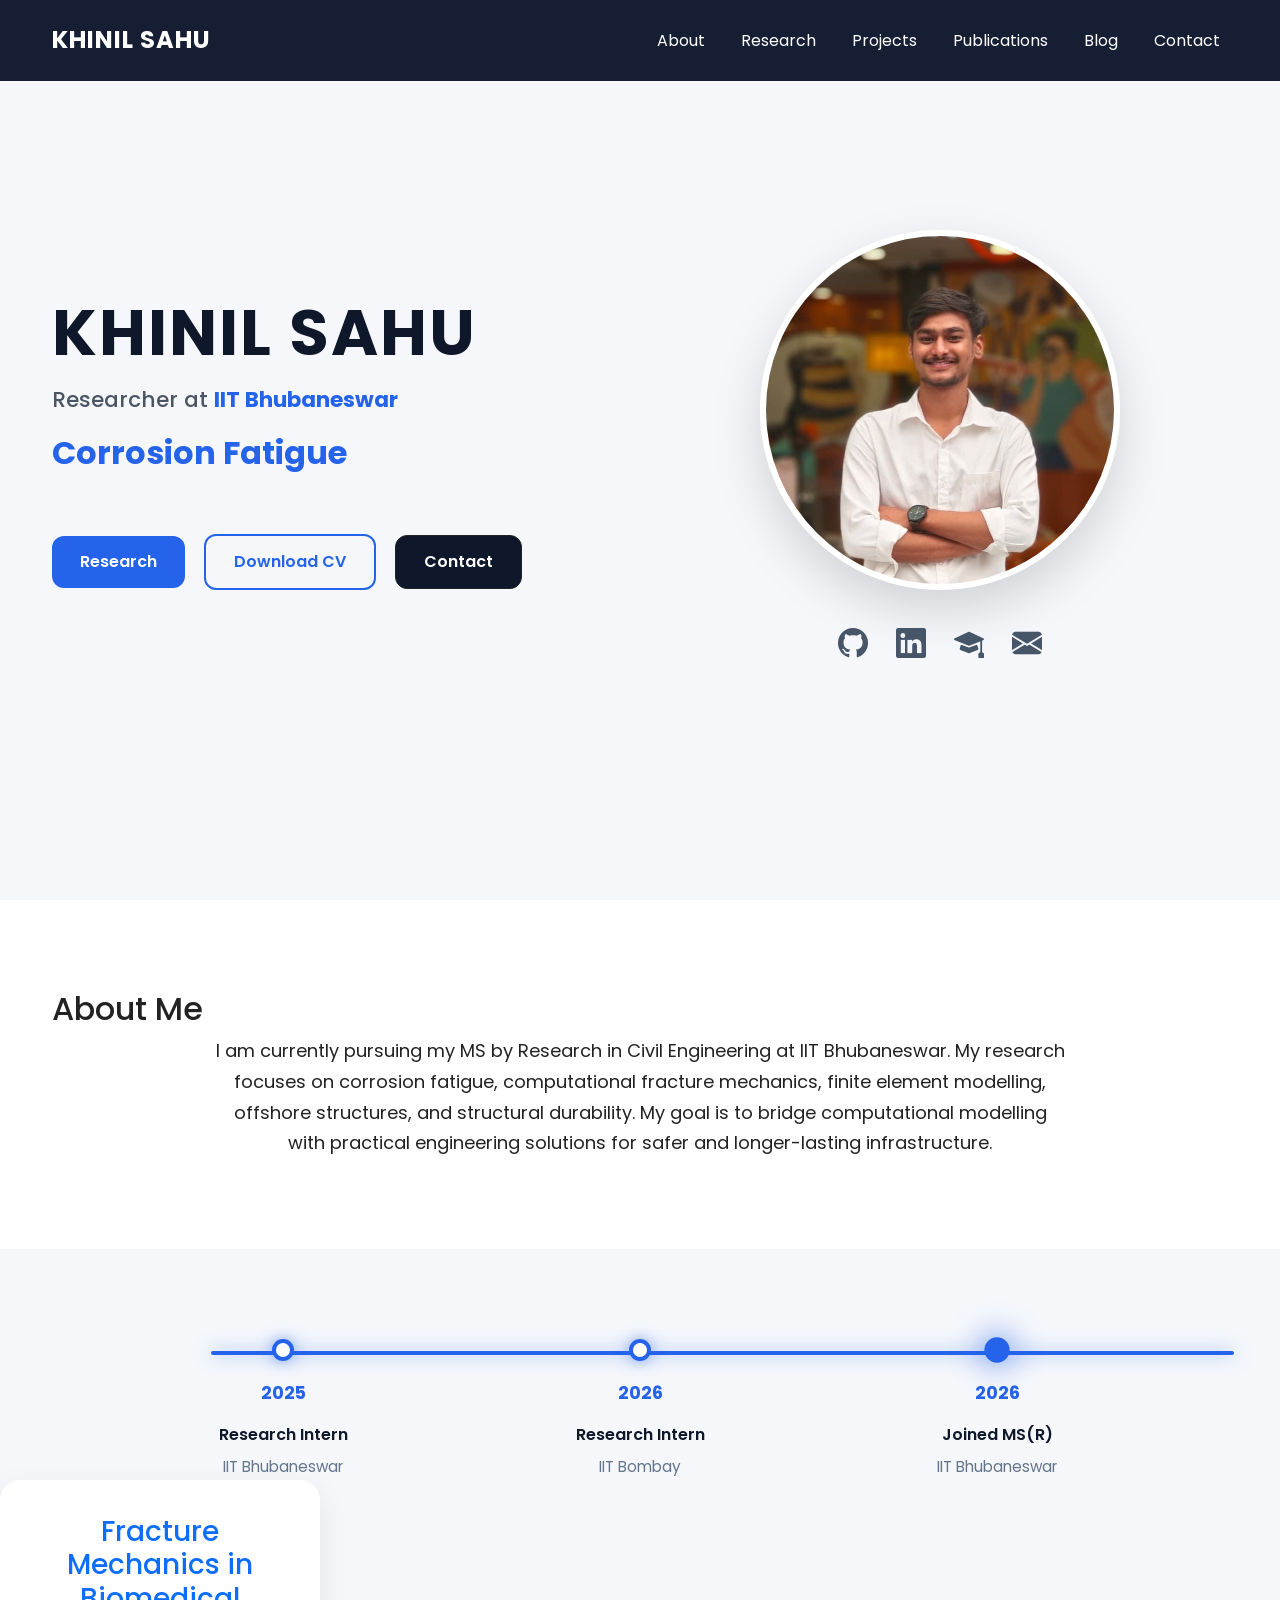
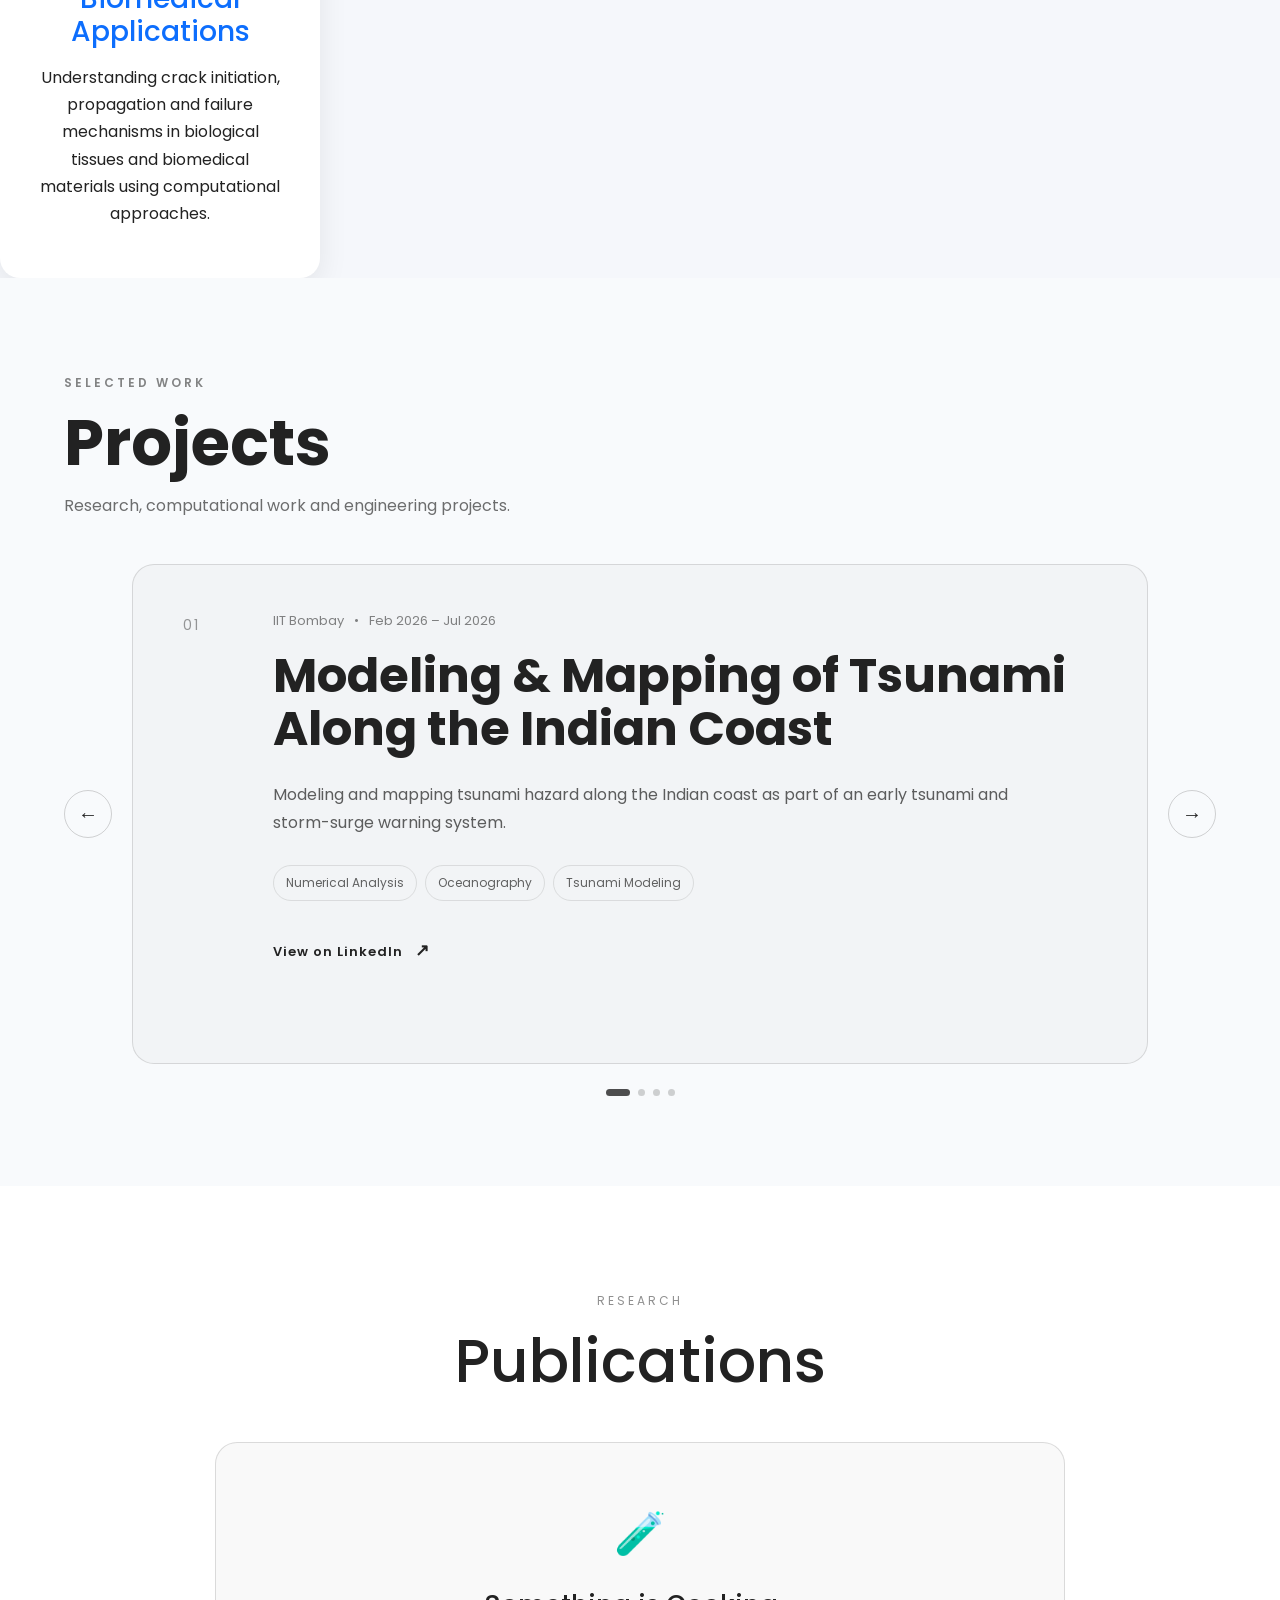
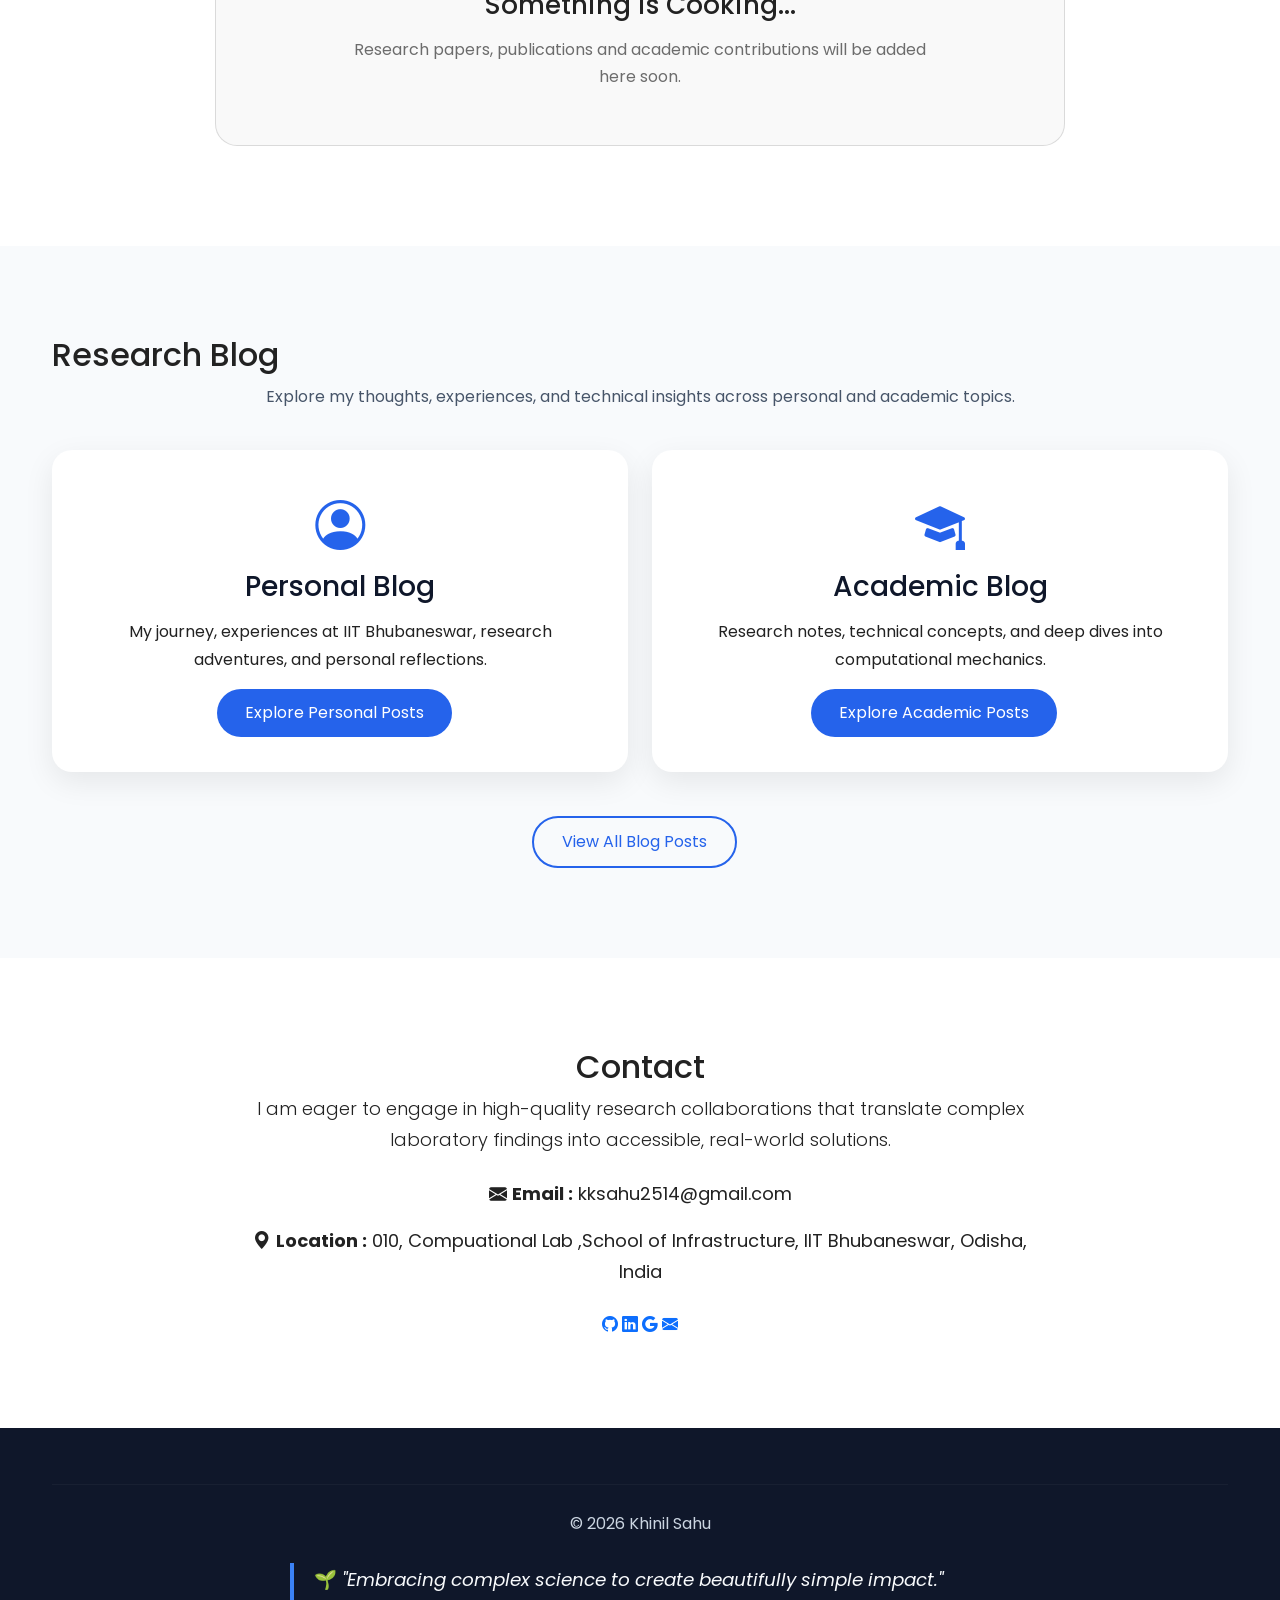
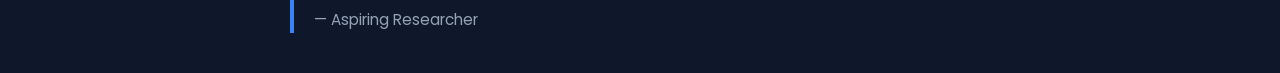
==== commit eeead1b1: "Update index.html" ====
--- a/index.html
+++ b/index.html
@@ -236,21 +236,7 @@
     </div>
 
 </div>
-<!-- =====================================================
-     RESEARCH SECTION
-====================================================== -->
-
-<section id="research">
-
-<div class="container">
-
-<h2>
-
-Research Interests
-
-</h2>
-
-<div class="row g-4">
+<!-- 04 Fracture Mechanics in Biomedical Applications -->
 
 <div class="col-md-6 col-lg-3">
 
@@ -258,95 +244,21 @@
 
 <h3>
 
-Corrosion Fatigue
+Fracture Mechanics in Biomedical Applications
 
 </h3>
 
 <p>
 
-Understanding crack initiation and growth under cyclic
-loading in corrosive marine environments.
+Understanding crack initiation, propagation and failure
+mechanisms in biological tissues and biomedical materials
+using computational approaches.
 
 </p>
 
 </div>
 
 </div>
-
-<div class="col-md-6 col-lg-3">
-
-<div class="research-card">
-
-<h3>
-
-Finite Element Analysis
-
-</h3>
-
-<p>
-
-Numerical simulation of structural behaviour using
-advanced computational mechanics.
-
-</p>
-
-</div>
-
-</div>
-    <!-- ==========================
-part2
-=========================== -->
-    <div class="col-md-6 col-lg-3">
-
-<div class="research-card">
-
-<h3>
-
-Offshore Structures
-
-</h3>
-
-<p>
-
-Reliability assessment and structural integrity of
-marine infrastructure subjected to harsh environments.
-
-</p>
-
-</div>
-
-</div>
-
-
-
-<div class="col-md-6 col-lg-3">
-
-<div class="research-card">
-
-<h3>
-
-Fracture Mechanics
-
-</h3>
-
-<p>
-
-Predicting crack initiation, propagation and structural
-failure using computational methods.
-
-</p>
-
-</div>
-
-</div>
-
-</div>
-
-</div>
-
-</section>
-
-
 
 <!-- =========================
      PROJECTS SECTION
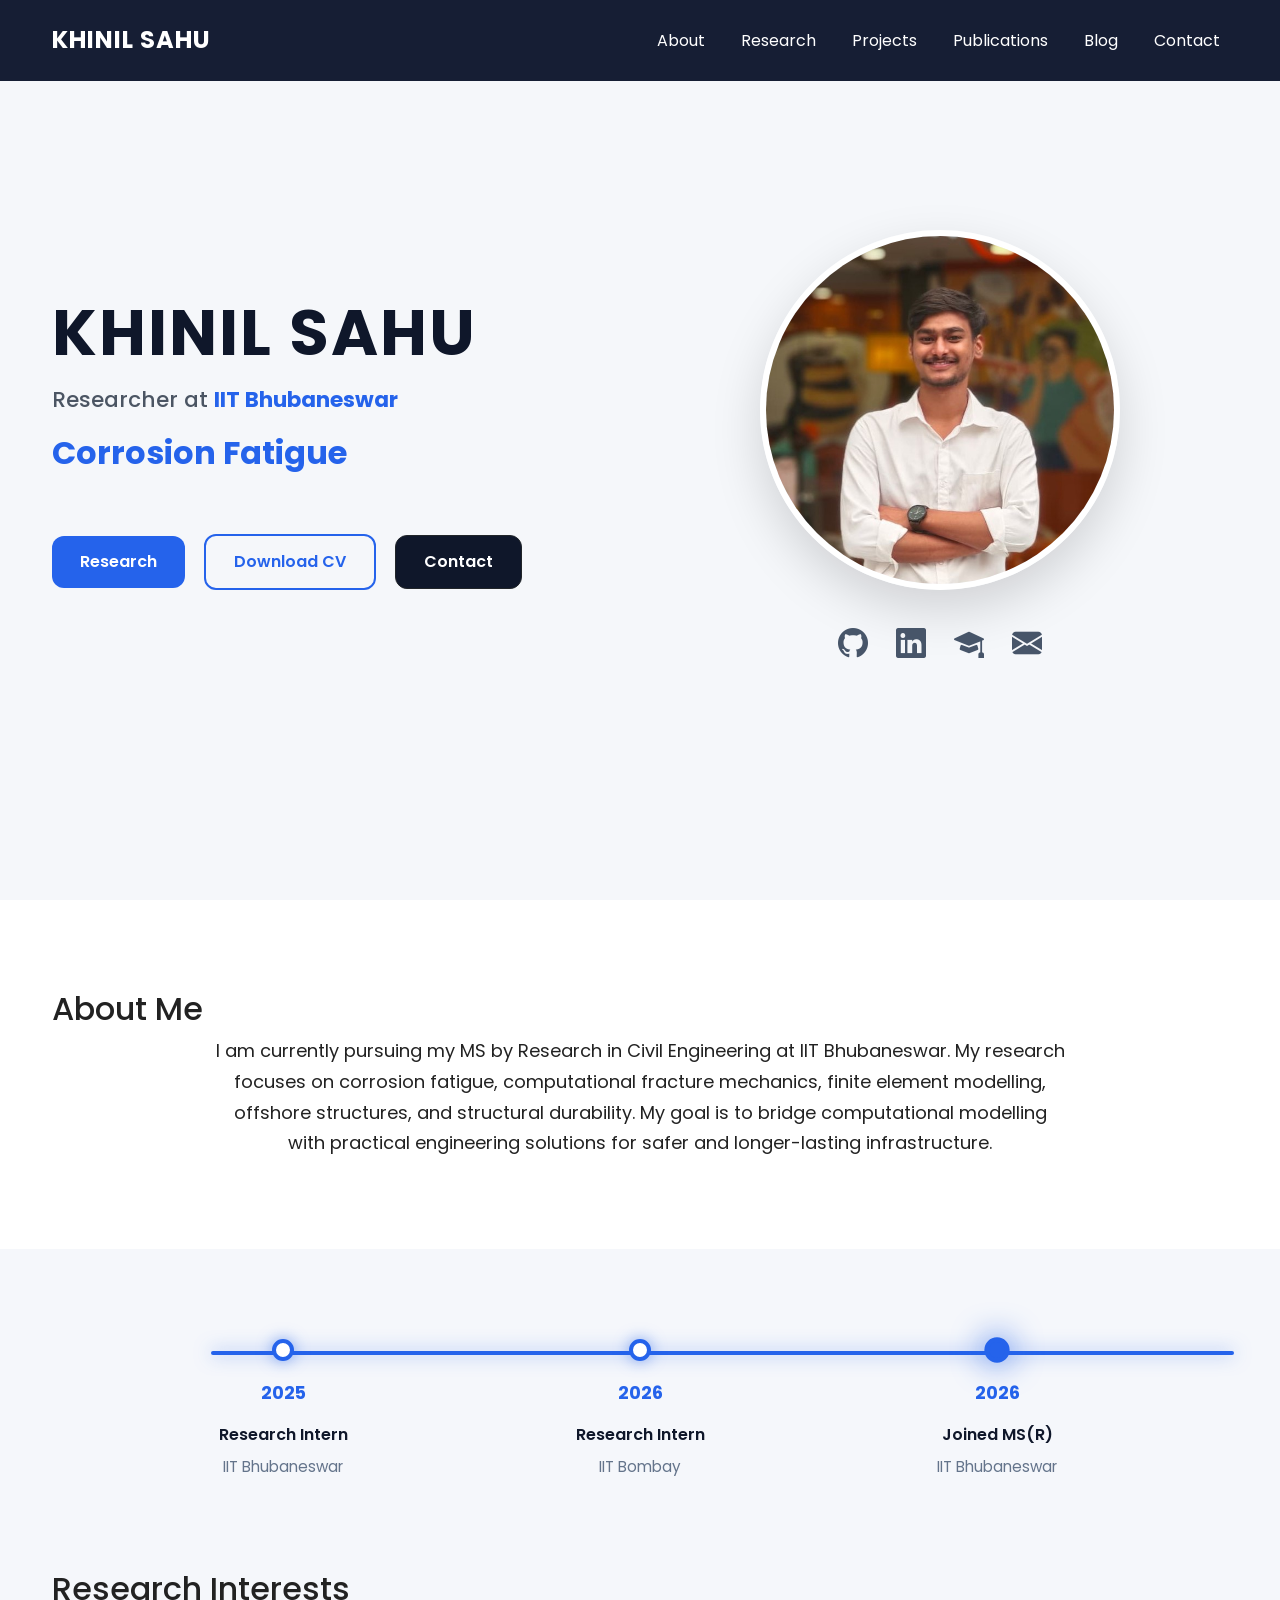
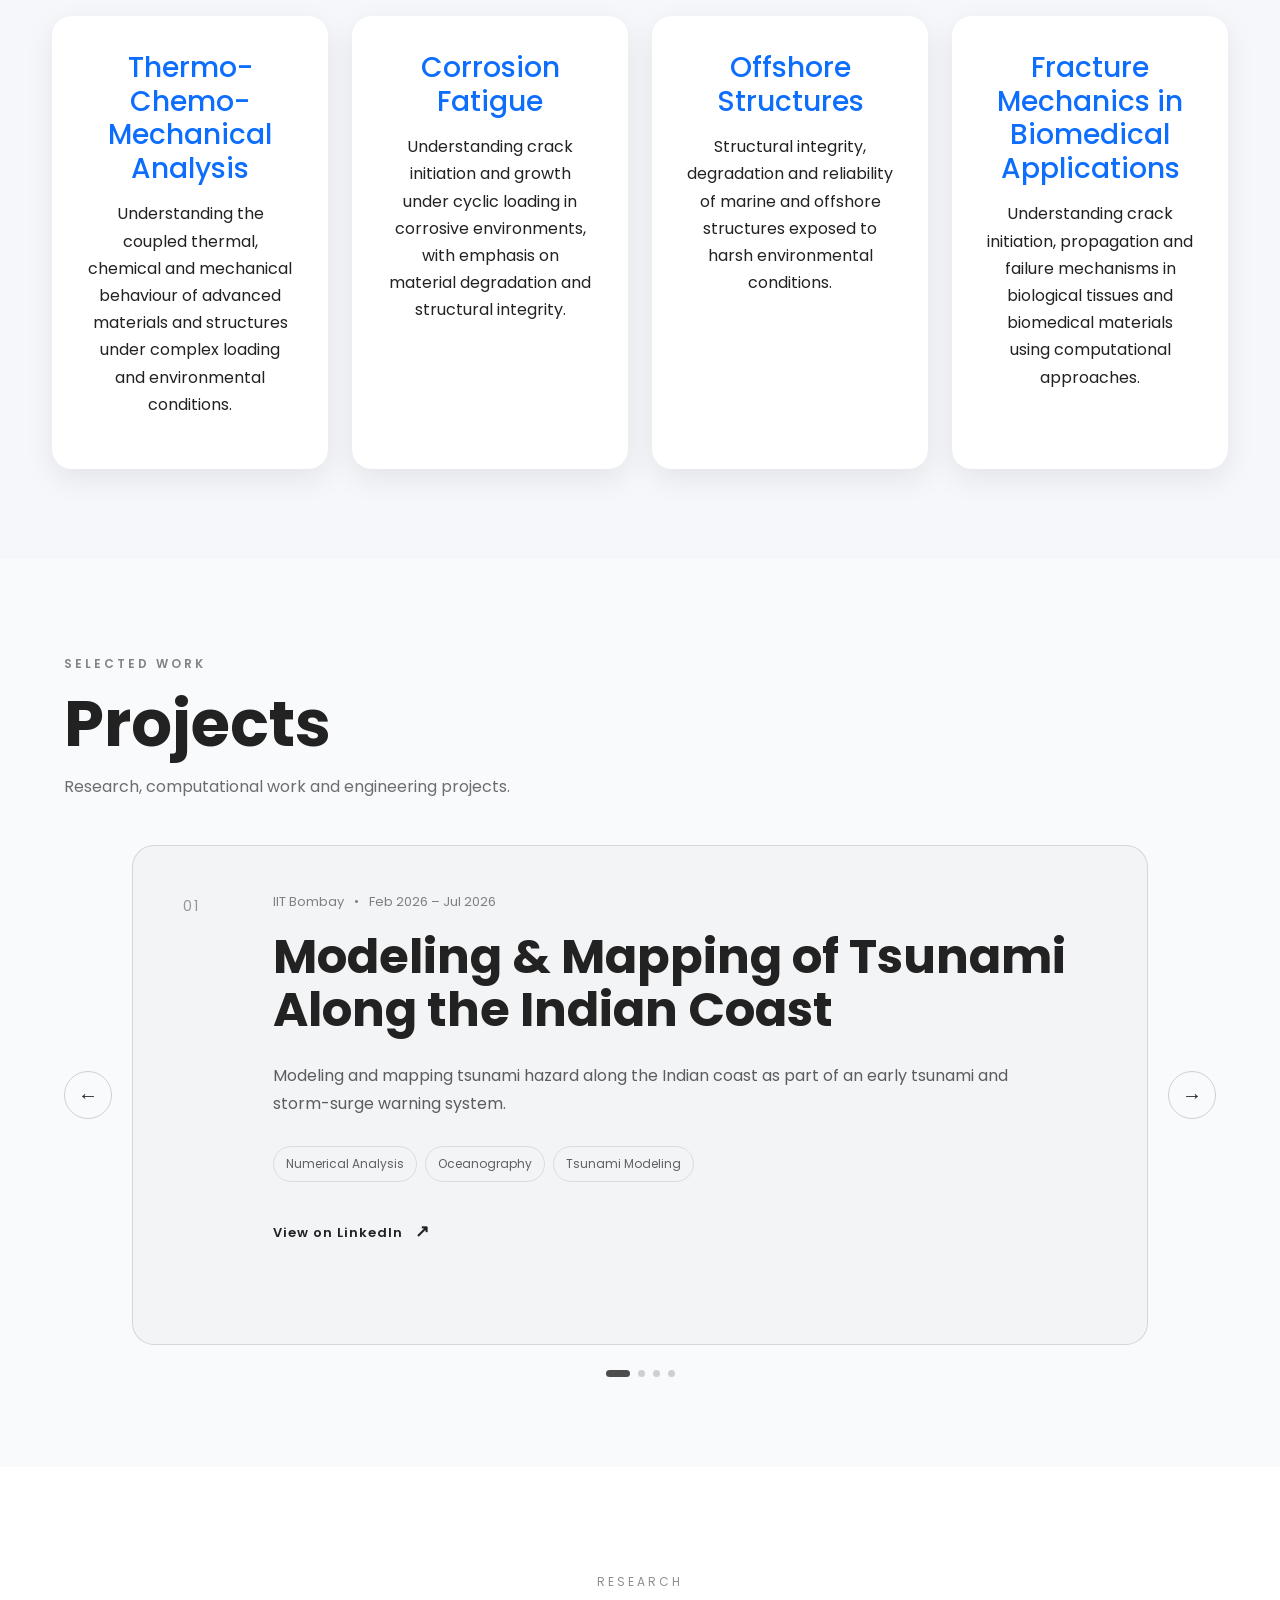
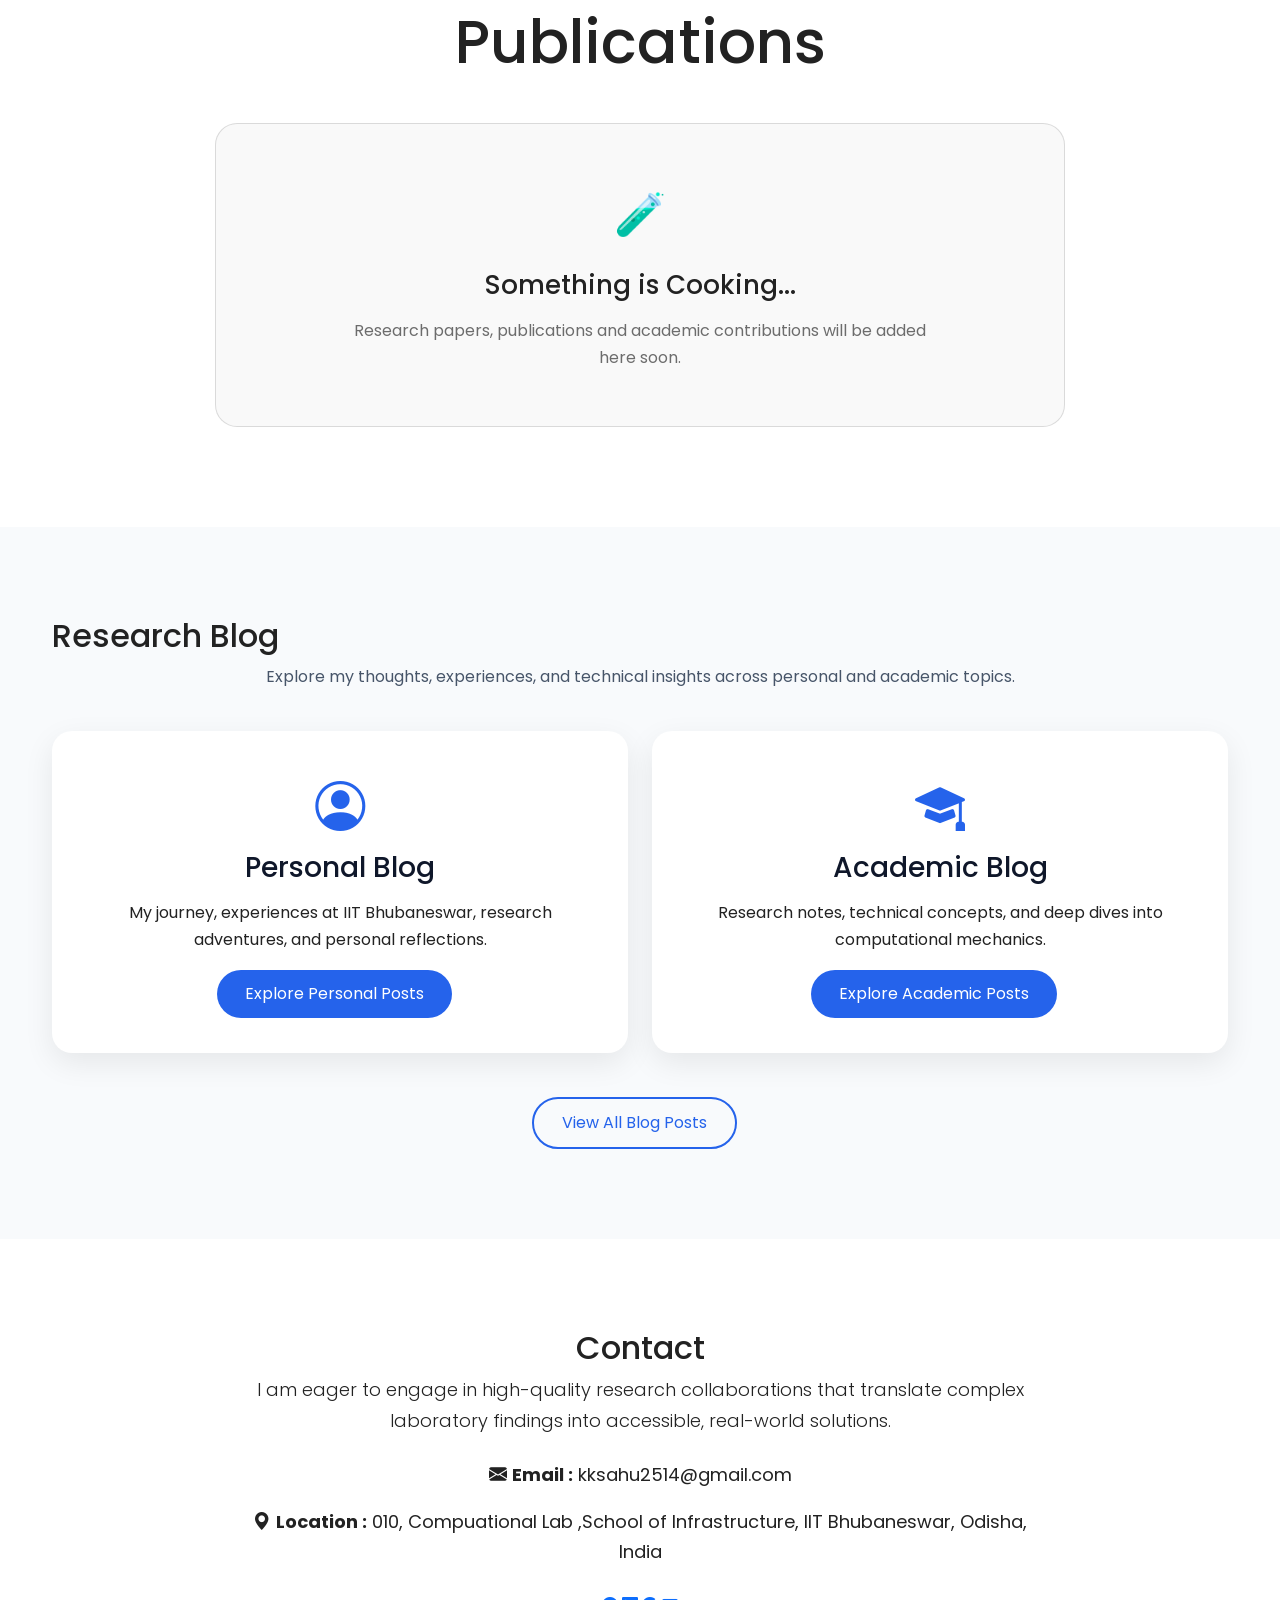
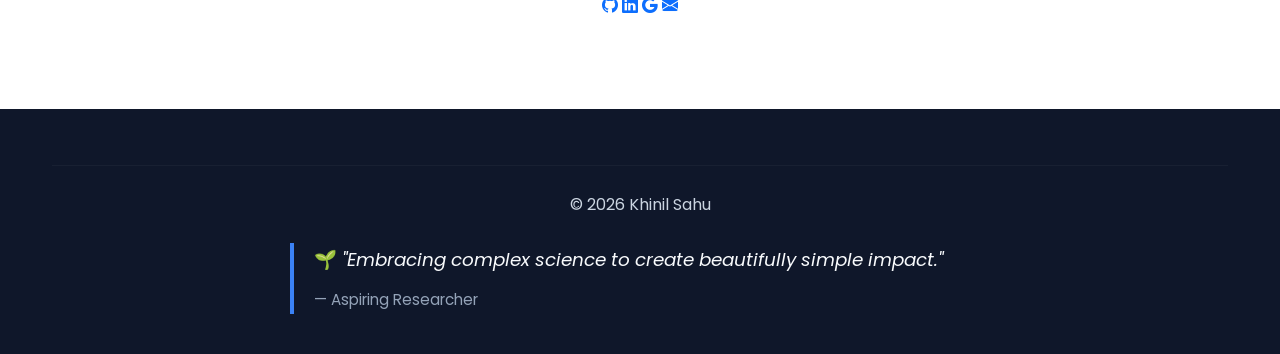
==== commit 883604d4: "Add research section to index.html Added a research section with multiple research interests, includ" ====
--- a/index.html
+++ b/index.html
@@ -236,6 +236,97 @@
     </div>
 
 </div>
+<!-- =====================================================
+     RESEARCH SECTION
+====================================================== -->
+
+<section id="research">
+
+<div class="container">
+
+<h2>
+
+Research Interests
+
+</h2>
+
+<div class="row g-4">
+
+<!-- 01 Thermo-Chemo-Mechanical Analysis -->
+
+<div class="col-md-6 col-lg-3">
+
+<div class="research-card">
+
+<h3>
+
+Thermo-Chemo-Mechanical Analysis
+
+</h3>
+
+<p>
+
+Understanding the coupled thermal, chemical and mechanical
+behaviour of advanced materials and structures under complex
+loading and environmental conditions.
+
+</p>
+
+</div>
+
+</div>
+
+
+<!-- 02 Corrosion Fatigue -->
+
+<div class="col-md-6 col-lg-3">
+
+<div class="research-card">
+
+<h3>
+
+Corrosion Fatigue
+
+</h3>
+
+<p>
+
+Understanding crack initiation and growth under cyclic
+loading in corrosive environments, with emphasis on material
+degradation and structural integrity.
+
+</p>
+
+</div>
+
+</div>
+
+
+<!-- 03 Offshore Structures -->
+
+<div class="col-md-6 col-lg-3">
+
+<div class="research-card">
+
+<h3>
+
+Offshore Structures
+
+</h3>
+
+<p>
+
+Structural integrity, degradation and reliability of marine
+and offshore structures exposed to harsh environmental
+conditions.
+
+</p>
+
+</div>
+
+</div>
+
+
 <!-- 04 Fracture Mechanics in Biomedical Applications -->
 
 <div class="col-md-6 col-lg-3">
@@ -260,6 +351,11 @@
 
 </div>
 
+</div>
+
+</div>
+
+</section>
 <!-- =========================
      PROJECTS SECTION
 ========================= -->
